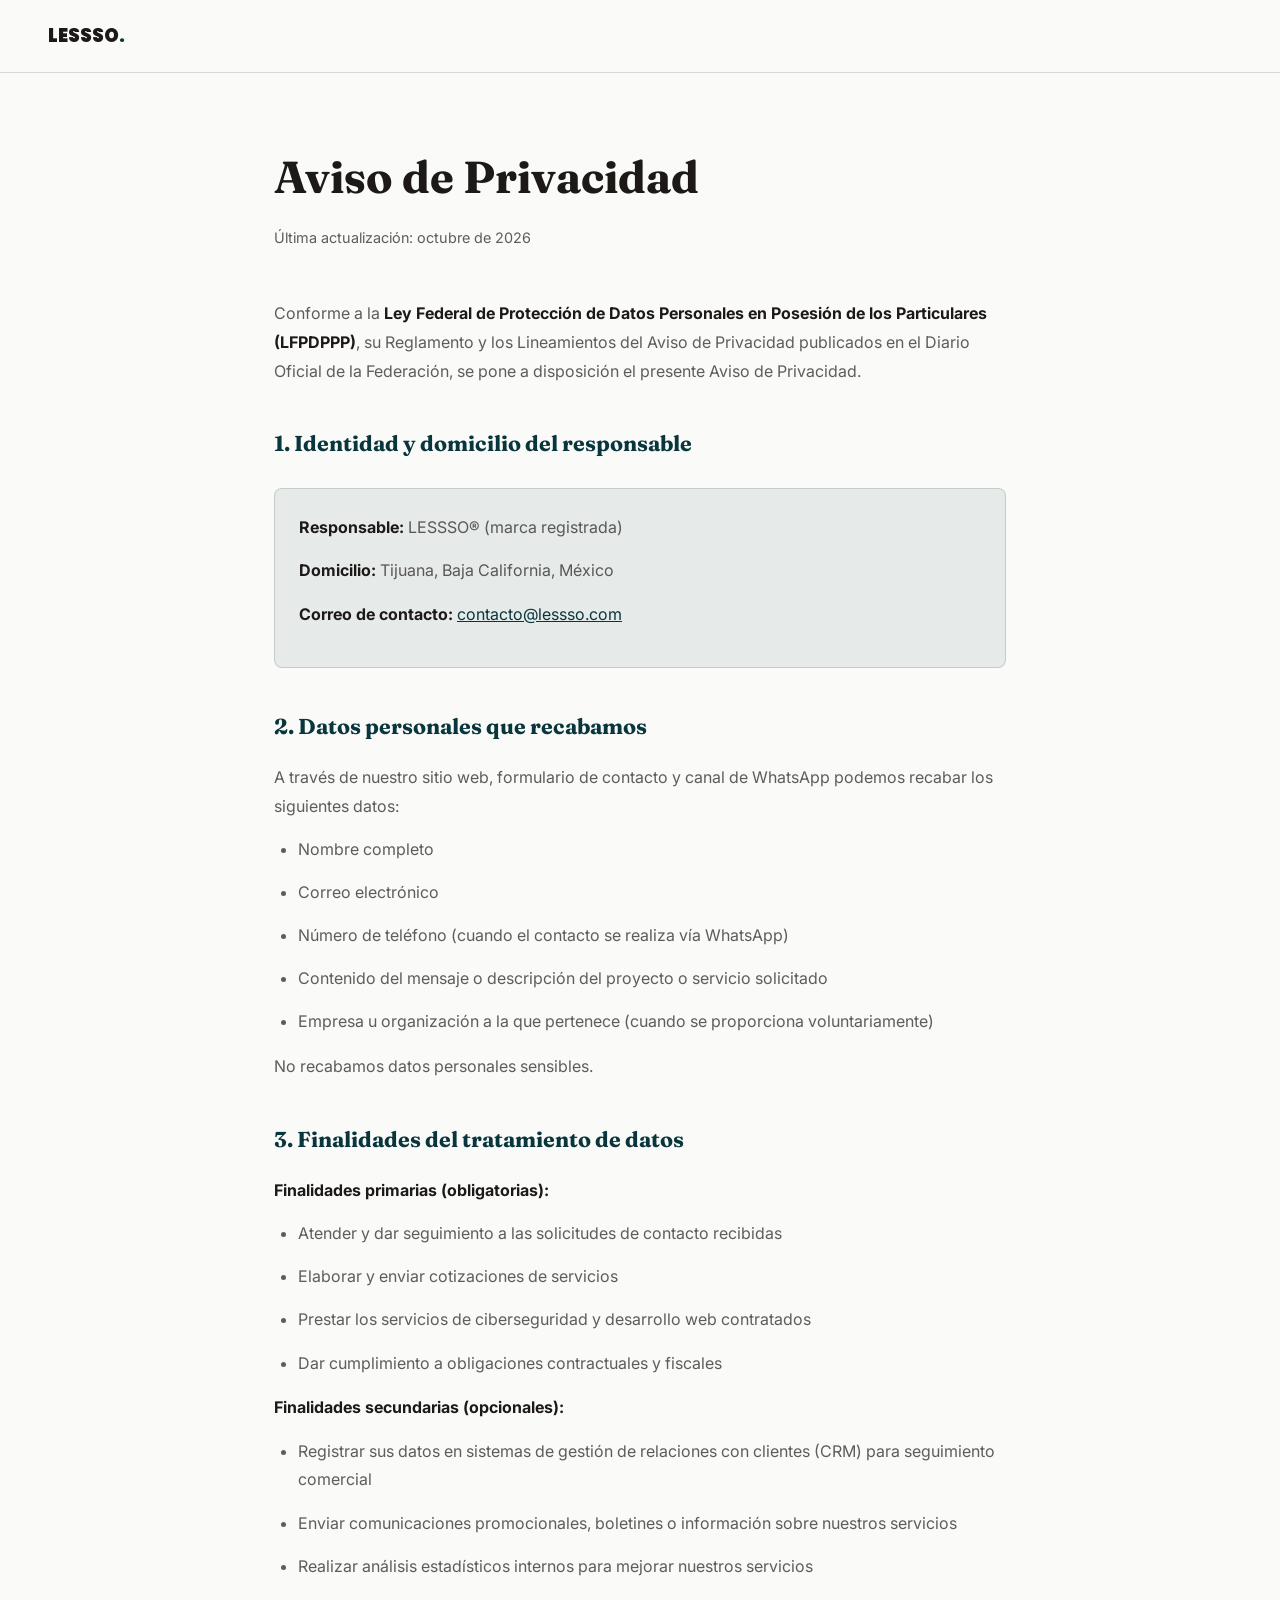
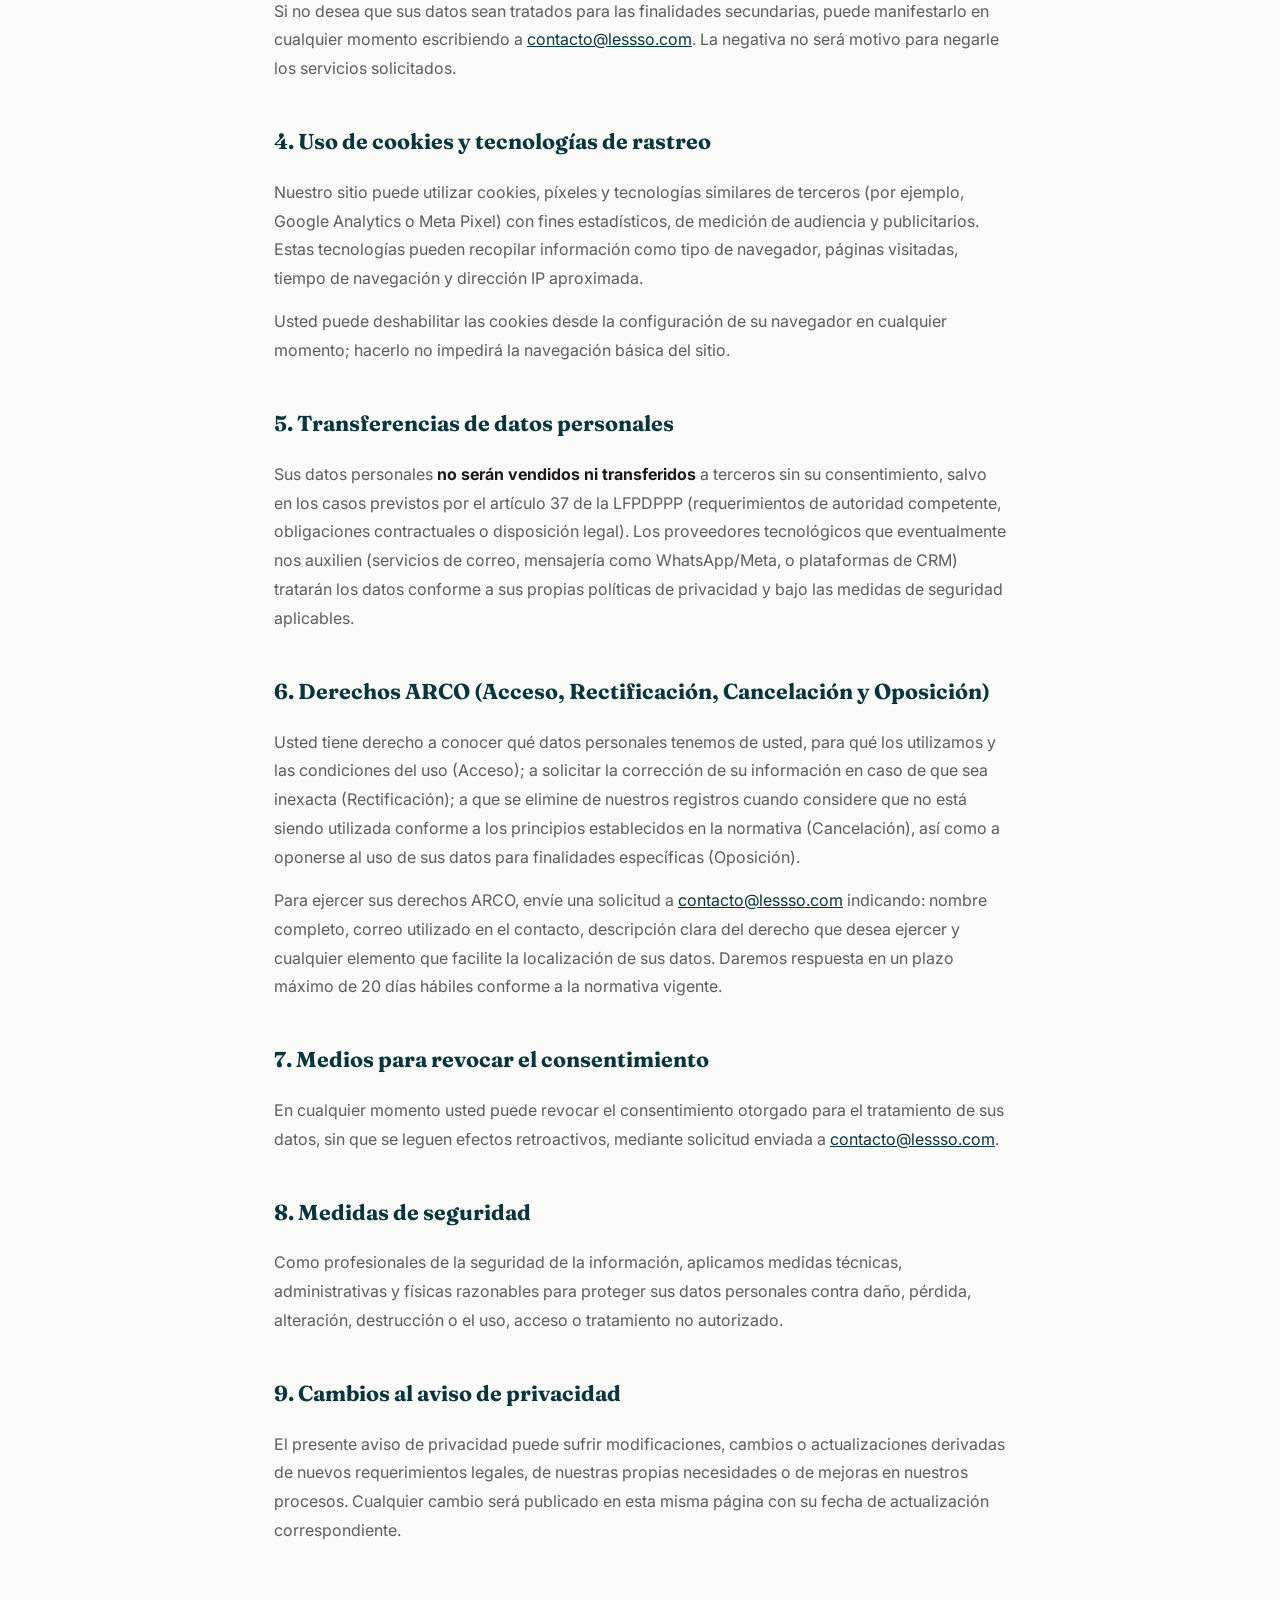
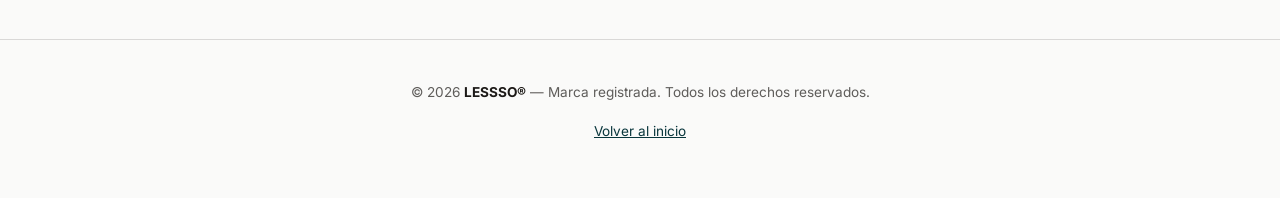
==== aviso-de-privacidad.html @ 269e789d "Add privacy notice for LESSSO This file contains the privacy notice for LESSSO, detailing data colle" ====
<!DOCTYPE html>
<html lang="es">
<head>
  <meta charset="UTF-8">
  <meta name="viewport" content="width=device-width, initial-scale=1.0">
  <title>Aviso de Privacidad — LESSSO</title>
  <meta name="description" content="Aviso de privacidad de LESSSO conforme a la Ley Federal de Protección de Datos Personales en Posesión de los Particulares.">
  <meta name="robots" content="index, follow">
  <link rel="canonical" href="https://lessso.com/aviso-de-privacidad.html">
  <link rel="preconnect" href="https://fonts.googleapis.com">
  <link rel="preconnect" href="https://fonts.gstatic.com" crossorigin>
  <link href="https://fonts.googleapis.com/css2?family=Poppins:wght@700;900&family=Fraunces:wght@400;600;700&family=Inter:wght@400;500;600&display=swap" rel="stylesheet">
  <style>
    :root {
      --paper: #fafaf9;
      --ink: #1c1917;
      --ink-soft: rgba(28, 25, 23, 0.7);
      --accent: #09363c;
      --accent-soft: rgba(9, 54, 60, 0.08);
      --line: rgba(28, 25, 23, 0.15);
      --font-display: 'Poppins', sans-serif;
      --font-serif: 'Fraunces', serif;
      --font-body: 'Inter', system-ui, sans-serif;
    }
    * { margin: 0; padding: 0; box-sizing: border-box; }
    body { background: var(--paper); color: var(--ink); font-family: var(--font-body); line-height: 1.8; }
    header {
      padding: 1.2rem clamp(1.25rem, 4vw, 3rem);
      border-bottom: 1px solid var(--line);
    }
    .brand {
      font-family: var(--font-display);
      font-size: 1.15rem;
      font-weight: 900;
      text-decoration: none;
      color: var(--ink);
    }
    .brand em { color: var(--accent); font-style: normal; }
    main {
      max-width: 780px;
      margin: 0 auto;
      padding: 4rem 1.5rem 5rem;
    }
    h1 {
      font-family: var(--font-serif);
      font-size: clamp(2rem, 6vw, 2.8rem);
      margin-bottom: 0.5rem;
    }
    .updated { color: var(--ink-soft); font-size: 0.9rem; margin-bottom: 3rem; }
    h2 {
      font-family: var(--font-serif);
      font-size: 1.35rem;
      margin: 2.5rem 0 1rem;
      color: var(--accent);
    }
    p, li { color: var(--ink-soft); margin-bottom: 0.9rem; }
    ul { padding-left: 1.5rem; margin-bottom: 1rem; }
    strong { color: var(--ink); }
    a { color: var(--accent); }
    .box {
      background: var(--accent-soft);
      border: 1px solid var(--line);
      border-radius: 8px;
      padding: 1.5rem;
      margin: 1.5rem 0;
    }
    footer {
      padding: 2.5rem 1.5rem;
      text-align: center;
      font-size: 0.85rem;
      color: var(--ink-soft);
      border-top: 1px solid var(--line);
    }
  </style>
</head>
<body>

<header><a href="index.html" class="brand">LESSSO<em>.</em></a></header>

<main>
  <h1>Aviso de Privacidad</h1>
  <p class="updated">Última actualización: octubre de 2026</p>

  <p>Conforme a la <strong>Ley Federal de Protección de Datos Personales en Posesión de los Particulares (LFPDPPP)</strong>, su Reglamento y los Lineamientos del Aviso de Privacidad publicados en el Diario Oficial de la Federación, se pone a disposición el presente Aviso de Privacidad.</p>

  <h2>1. Identidad y domicilio del responsable</h2>
  <div class="box">
    <p><strong>Responsable:</strong> LESSSO® (marca registrada)</p>
    <p><strong>Domicilio:</strong> Tijuana, Baja California, México</p>
    <p><strong>Correo de contacto:</strong> <a href="mailto:contacto@lessso.com">contacto@lessso.com</a></p>
  </div>

  <h2>2. Datos personales que recabamos</h2>
  <p>A través de nuestro sitio web, formulario de contacto y canal de WhatsApp podemos recabar los siguientes datos:</p>
  <ul>
    <li>Nombre completo</li>
    <li>Correo electrónico</li>
    <li>Número de teléfono (cuando el contacto se realiza vía WhatsApp)</li>
    <li>Contenido del mensaje o descripción del proyecto o servicio solicitado</li>
    <li>Empresa u organización a la que pertenece (cuando se proporciona voluntariamente)</li>
  </ul>
  <p>No recabamos datos personales sensibles.</p>

  <h2>3. Finalidades del tratamiento de datos</h2>
  <p><strong>Finalidades primarias (obligatorias):</strong></p>
  <ul>
    <li>Atender y dar seguimiento a las solicitudes de contacto recibidas</li>
    <li>Elaborar y enviar cotizaciones de servicios</li>
    <li>Prestar los servicios de ciberseguridad y desarrollo web contratados</li>
    <li>Dar cumplimiento a obligaciones contractuales y fiscales</li>
  </ul>
  <p><strong>Finalidades secundarias (opcionales):</strong></p>
  <ul>
    <li>Registrar sus datos en sistemas de gestión de relaciones con clientes (CRM) para seguimiento comercial</li>
    <li>Enviar comunicaciones promocionales, boletines o información sobre nuestros servicios</li>
    <li>Realizar análisis estadísticos internos para mejorar nuestros servicios</li>
  </ul>
  <p>Si no desea que sus datos sean tratados para las finalidades secundarias, puede manifestarlo en cualquier momento escribiendo a <a href="mailto:contacto@lessso.com">contacto@lessso.com</a>. La negativa no será motivo para negarle los servicios solicitados.</p>

  <h2>4. Uso de cookies y tecnologías de rastreo</h2>
  <p>Nuestro sitio puede utilizar cookies, píxeles y tecnologías similares de terceros (por ejemplo, Google Analytics o Meta Pixel) con fines estadísticos, de medición de audiencia y publicitarios. Estas tecnologías pueden recopilar información como tipo de navegador, páginas visitadas, tiempo de navegación y dirección IP aproximada.</p>
  <p>Usted puede deshabilitar las cookies desde la configuración de su navegador en cualquier momento; hacerlo no impedirá la navegación básica del sitio.</p>

  <h2>5. Transferencias de datos personales</h2>
  <p>Sus datos personales <strong>no serán vendidos ni transferidos</strong> a terceros sin su consentimiento, salvo en los casos previstos por el artículo 37 de la LFPDPPP (requerimientos de autoridad competente, obligaciones contractuales o disposición legal). Los proveedores tecnológicos que eventualmente nos auxilien (servicios de correo, mensajería como WhatsApp/Meta, o plataformas de CRM) tratarán los datos conforme a sus propias políticas de privacidad y bajo las medidas de seguridad aplicables.</p>

  <h2>6. Derechos ARCO (Acceso, Rectificación, Cancelación y Oposición)</h2>
  <p>Usted tiene derecho a conocer qué datos personales tenemos de usted, para qué los utilizamos y las condiciones del uso (Acceso); a solicitar la corrección de su información en caso de que sea inexacta (Rectificación); a que se elimine de nuestros registros cuando considere que no está siendo utilizada conforme a los principios establecidos en la normativa (Cancelación), así como a oponerse al uso de sus datos para finalidades específicas (Oposición).</p>
  <p>Para ejercer sus derechos ARCO, envíe una solicitud a <a href="mailto:contacto@lessso.com">contacto@lessso.com</a> indicando: nombre completo, correo utilizado en el contacto, descripción clara del derecho que desea ejercer y cualquier elemento que facilite la localización de sus datos. Daremos respuesta en un plazo máximo de 20 días hábiles conforme a la normativa vigente.</p>

  <h2>7. Medios para revocar el consentimiento</h2>
  <p>En cualquier momento usted puede revocar el consentimiento otorgado para el tratamiento de sus datos, sin que se leguen efectos retroactivos, mediante solicitud enviada a <a href="mailto:contacto@lessso.com">contacto@lessso.com</a>.</p>

  <h2>8. Medidas de seguridad</h2>
  <p>Como profesionales de la seguridad de la información, aplicamos medidas técnicas, administrativas y físicas razonables para proteger sus datos personales contra daño, pérdida, alteración, destrucción o el uso, acceso o tratamiento no autorizado.</p>

  <h2>9. Cambios al aviso de privacidad</h2>
  <p>El presente aviso de privacidad puede sufrir modificaciones, cambios o actualizaciones derivadas de nuevos requerimientos legales, de nuestras propias necesidades o de mejoras en nuestros procesos. Cualquier cambio será publicado en esta misma página con su fecha de actualización correspondiente.</p>
</main>

<footer>
  <p>&copy; 2026 <strong>LESSSO®</strong> — Marca registrada. Todos los derechos reservados.</p>
  <p><a href="index.html">Volver al inicio</a></p>
</footer>

</body>
</html>
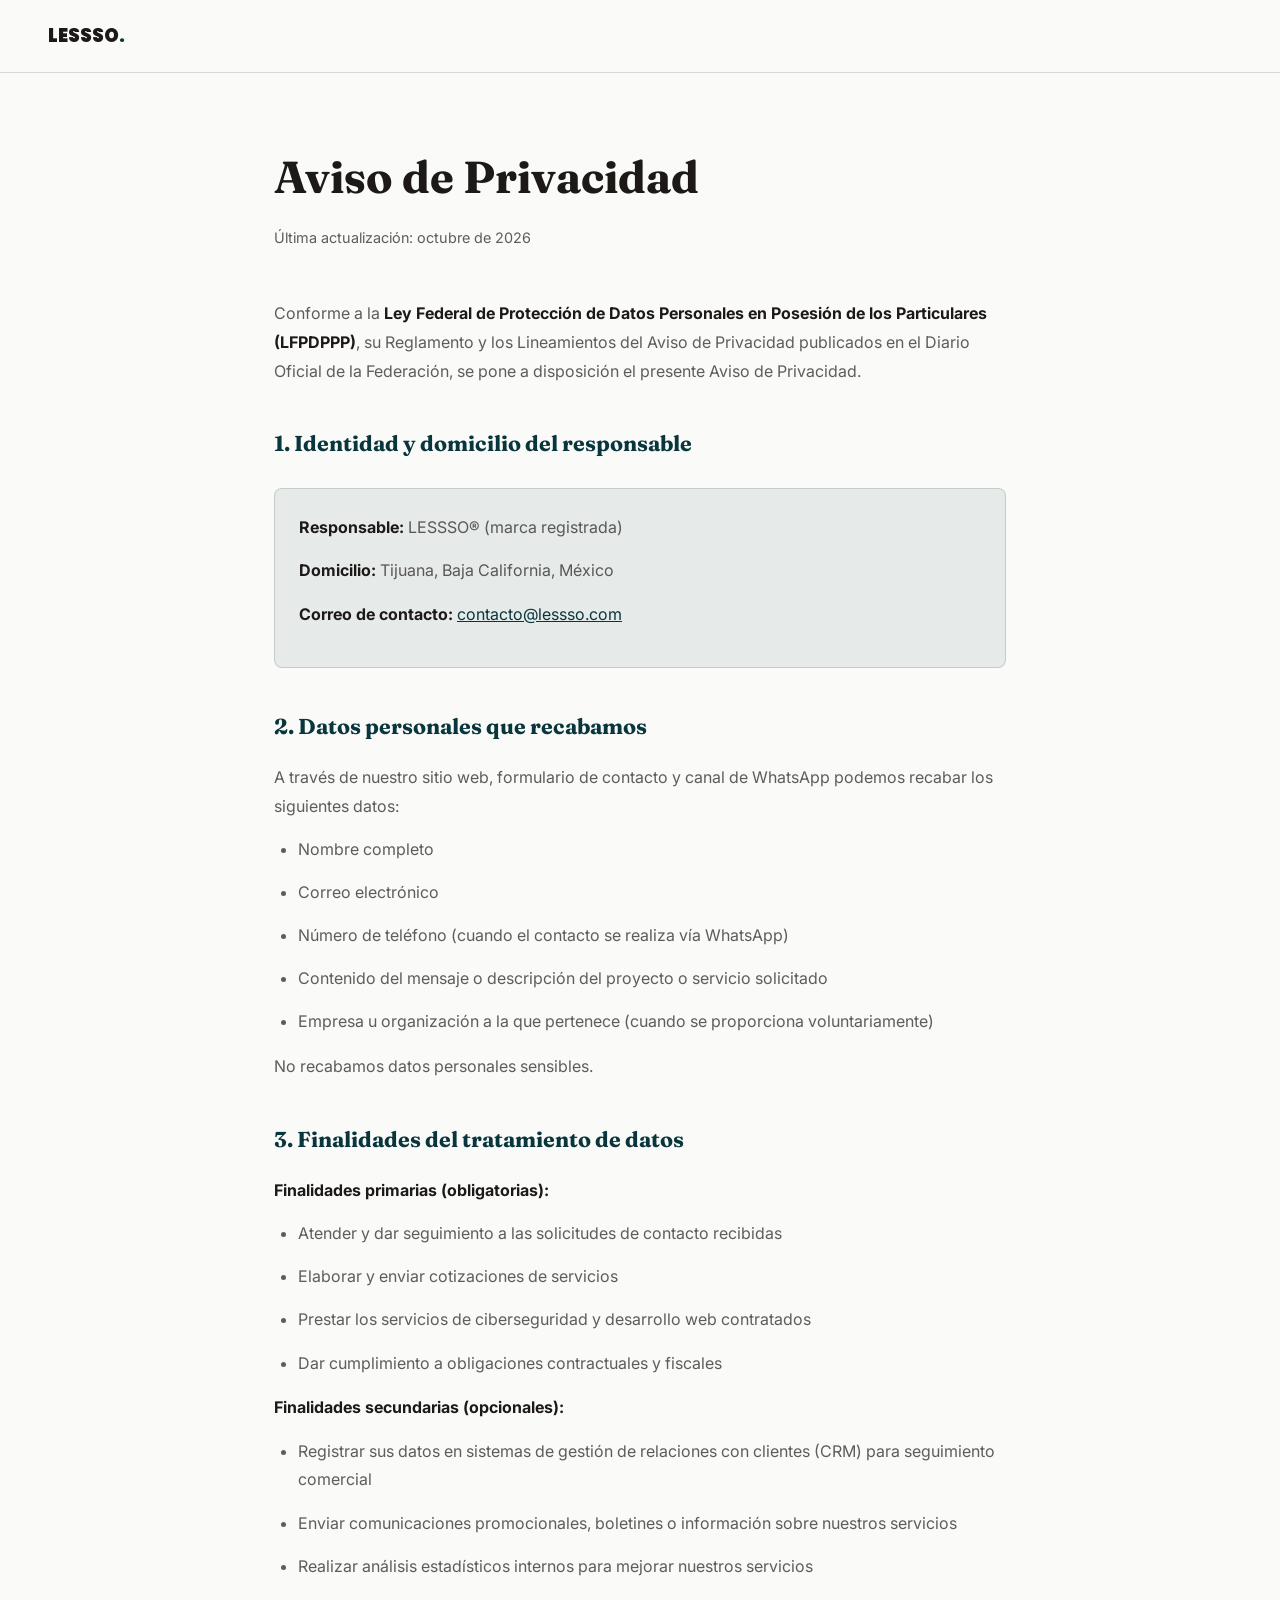
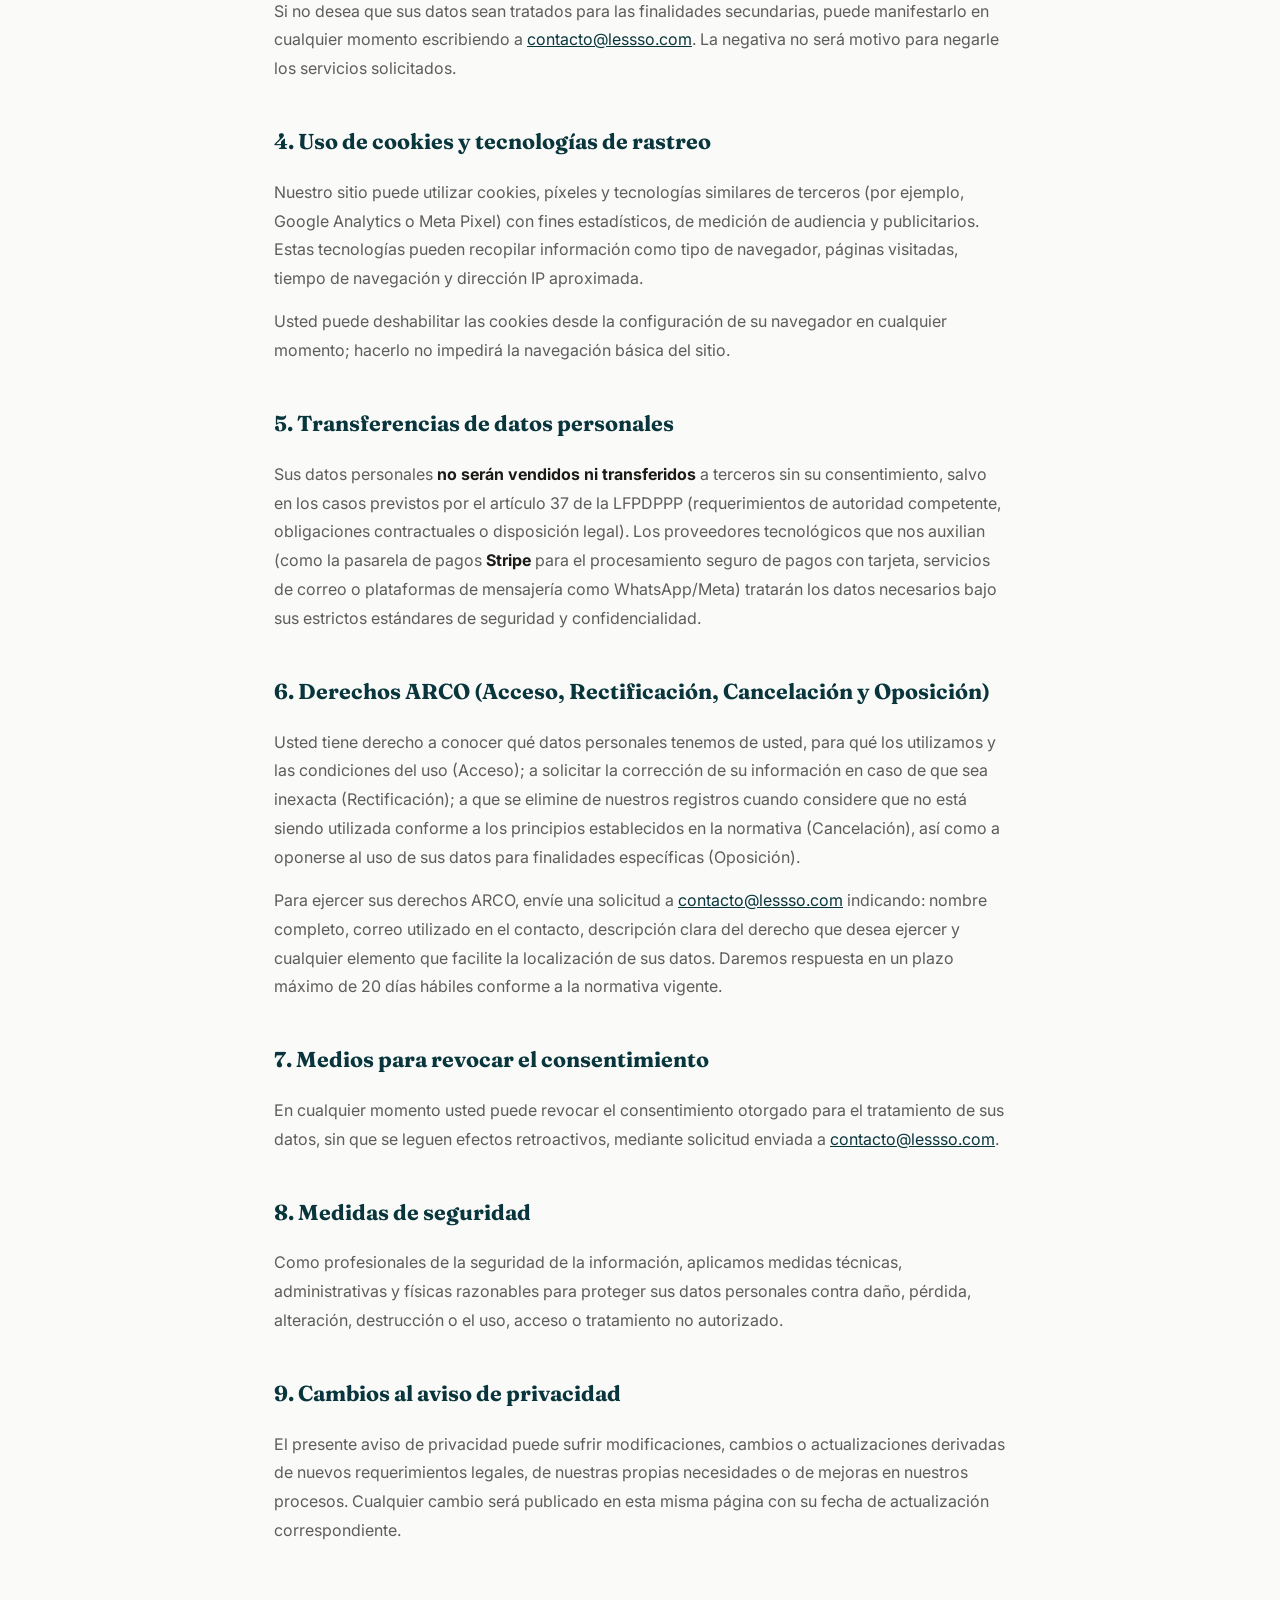
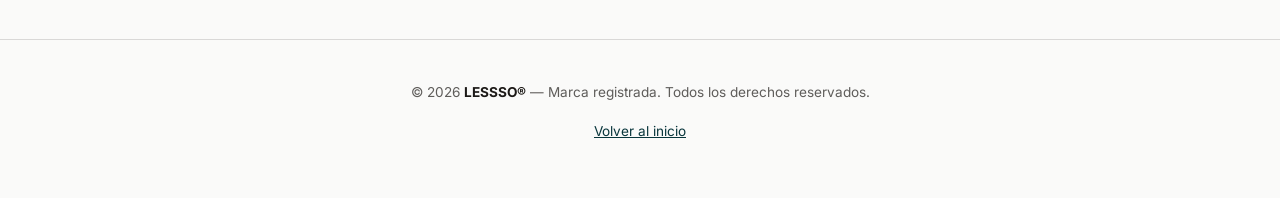
==== commit 1f6c73ba: "Payment" ====
--- a/aviso-de-privacidad.html
+++ b/aviso-de-privacidad.html
@@ -7,71 +7,11 @@
   <meta name="description" content="Aviso de privacidad de LESSSO conforme a la Ley Federal de Protección de Datos Personales en Posesión de los Particulares.">
   <meta name="robots" content="index, follow">
   <link rel="canonical" href="https://lessso.com/aviso-de-privacidad.html">
+  <link rel="icon" type="image/svg+xml" href="assets/img/favicon.svg">
   <link rel="preconnect" href="https://fonts.googleapis.com">
   <link rel="preconnect" href="https://fonts.gstatic.com" crossorigin>
   <link href="https://fonts.googleapis.com/css2?family=Poppins:wght@700;900&family=Fraunces:wght@400;600;700&family=Inter:wght@400;500;600&display=swap" rel="stylesheet">
-  <style>
-    :root {
-      --paper: #fafaf9;
-      --ink: #1c1917;
-      --ink-soft: rgba(28, 25, 23, 0.7);
-      --accent: #09363c;
-      --accent-soft: rgba(9, 54, 60, 0.08);
-      --line: rgba(28, 25, 23, 0.15);
-      --font-display: 'Poppins', sans-serif;
-      --font-serif: 'Fraunces', serif;
-      --font-body: 'Inter', system-ui, sans-serif;
-    }
-    * { margin: 0; padding: 0; box-sizing: border-box; }
-    body { background: var(--paper); color: var(--ink); font-family: var(--font-body); line-height: 1.8; }
-    header {
-      padding: 1.2rem clamp(1.25rem, 4vw, 3rem);
-      border-bottom: 1px solid var(--line);
-    }
-    .brand {
-      font-family: var(--font-display);
-      font-size: 1.15rem;
-      font-weight: 900;
-      text-decoration: none;
-      color: var(--ink);
-    }
-    .brand em { color: var(--accent); font-style: normal; }
-    main {
-      max-width: 780px;
-      margin: 0 auto;
-      padding: 4rem 1.5rem 5rem;
-    }
-    h1 {
-      font-family: var(--font-serif);
-      font-size: clamp(2rem, 6vw, 2.8rem);
-      margin-bottom: 0.5rem;
-    }
-    .updated { color: var(--ink-soft); font-size: 0.9rem; margin-bottom: 3rem; }
-    h2 {
-      font-family: var(--font-serif);
-      font-size: 1.35rem;
-      margin: 2.5rem 0 1rem;
-      color: var(--accent);
-    }
-    p, li { color: var(--ink-soft); margin-bottom: 0.9rem; }
-    ul { padding-left: 1.5rem; margin-bottom: 1rem; }
-    strong { color: var(--ink); }
-    a { color: var(--accent); }
-    .box {
-      background: var(--accent-soft);
-      border: 1px solid var(--line);
-      border-radius: 8px;
-      padding: 1.5rem;
-      margin: 1.5rem 0;
-    }
-    footer {
-      padding: 2.5rem 1.5rem;
-      text-align: center;
-      font-size: 0.85rem;
-      color: var(--ink-soft);
-      border-top: 1px solid var(--line);
-    }
-  </style>
+  <link rel="stylesheet" href="assets/css/legal.css">
 </head>
 <body>
 
@@ -122,7 +62,7 @@
   <p>Usted puede deshabilitar las cookies desde la configuración de su navegador en cualquier momento; hacerlo no impedirá la navegación básica del sitio.</p>
 
   <h2>5. Transferencias de datos personales</h2>
-  <p>Sus datos personales <strong>no serán vendidos ni transferidos</strong> a terceros sin su consentimiento, salvo en los casos previstos por el artículo 37 de la LFPDPPP (requerimientos de autoridad competente, obligaciones contractuales o disposición legal). Los proveedores tecnológicos que eventualmente nos auxilien (servicios de correo, mensajería como WhatsApp/Meta, o plataformas de CRM) tratarán los datos conforme a sus propias políticas de privacidad y bajo las medidas de seguridad aplicables.</p>
+  <p>Sus datos personales <strong>no serán vendidos ni transferidos</strong> a terceros sin su consentimiento, salvo en los casos previstos por el artículo 37 de la LFPDPPP (requerimientos de autoridad competente, obligaciones contractuales o disposición legal). Los proveedores tecnológicos que nos auxilian (como la pasarela de pagos <strong>Stripe</strong> para el procesamiento seguro de pagos con tarjeta, servicios de correo o plataformas de mensajería como WhatsApp/Meta) tratarán los datos necesarios bajo sus estrictos estándares de seguridad y confidencialidad.</p>
 
   <h2>6. Derechos ARCO (Acceso, Rectificación, Cancelación y Oposición)</h2>
   <p>Usted tiene derecho a conocer qué datos personales tenemos de usted, para qué los utilizamos y las condiciones del uso (Acceso); a solicitar la corrección de su información en caso de que sea inexacta (Rectificación); a que se elimine de nuestros registros cuando considere que no está siendo utilizada conforme a los principios establecidos en la normativa (Cancelación), así como a oponerse al uso de sus datos para finalidades específicas (Oposición).</p>
--- a/assets/css/legal.css
+++ b/assets/css/legal.css
@@ -0,0 +1,64 @@
+/* ============================================================
+   ESTILOS LEGALES (Aviso de Privacidad y Términos)
+   LESSSO
+   ============================================================ */
+:root {
+  --paper: #fafaf9;
+  --ink: #1c1917;
+  --ink-soft: rgba(28, 25, 23, 0.7);
+  --accent: #09363c;
+  --accent-soft: rgba(9, 54, 60, 0.08);
+  --line: rgba(28, 25, 23, 0.15);
+  --font-display: "Poppins", sans-serif;
+  --font-serif: "Fraunces", serif;
+  --font-body: "Inter", system-ui, sans-serif;
+}
+* { margin: 0; padding: 0; box-sizing: border-box; }
+body { background: var(--paper); color: var(--ink); font-family: var(--font-body); line-height: 1.8; }
+header {
+  padding: 1.2rem clamp(1.25rem, 4vw, 3rem);
+  border-bottom: 1px solid var(--line);
+}
+.brand {
+  font-family: var(--font-display);
+  font-size: 1.15rem;
+  font-weight: 900;
+  text-decoration: none;
+  color: var(--ink);
+}
+.brand em { color: var(--accent); font-style: normal; }
+main {
+  max-width: 780px;
+  margin: 0 auto;
+  padding: 4rem 1.5rem 5rem;
+}
+h1 {
+  font-family: var(--font-serif);
+  font-size: clamp(2rem, 6vw, 2.8rem);
+  margin-bottom: 0.5rem;
+}
+.updated { color: var(--ink-soft); font-size: 0.9rem; margin-bottom: 3rem; }
+h2 {
+  font-family: var(--font-serif);
+  font-size: 1.35rem;
+  margin: 2.5rem 0 1rem;
+  color: var(--accent);
+}
+p, li { color: var(--ink-soft); margin-bottom: 0.9rem; }
+ul { padding-left: 1.5rem; margin-bottom: 1rem; }
+strong { color: var(--ink); }
+a { color: var(--accent); }
+.box {
+  background: var(--accent-soft);
+  border: 1px solid var(--line);
+  border-radius: 8px;
+  padding: 1.5rem;
+  margin: 1.5rem 0;
+}
+footer {
+  padding: 2.5rem 1.5rem;
+  text-align: center;
+  font-size: 0.85rem;
+  color: var(--ink-soft);
+  border-top: 1px solid var(--line);
+}
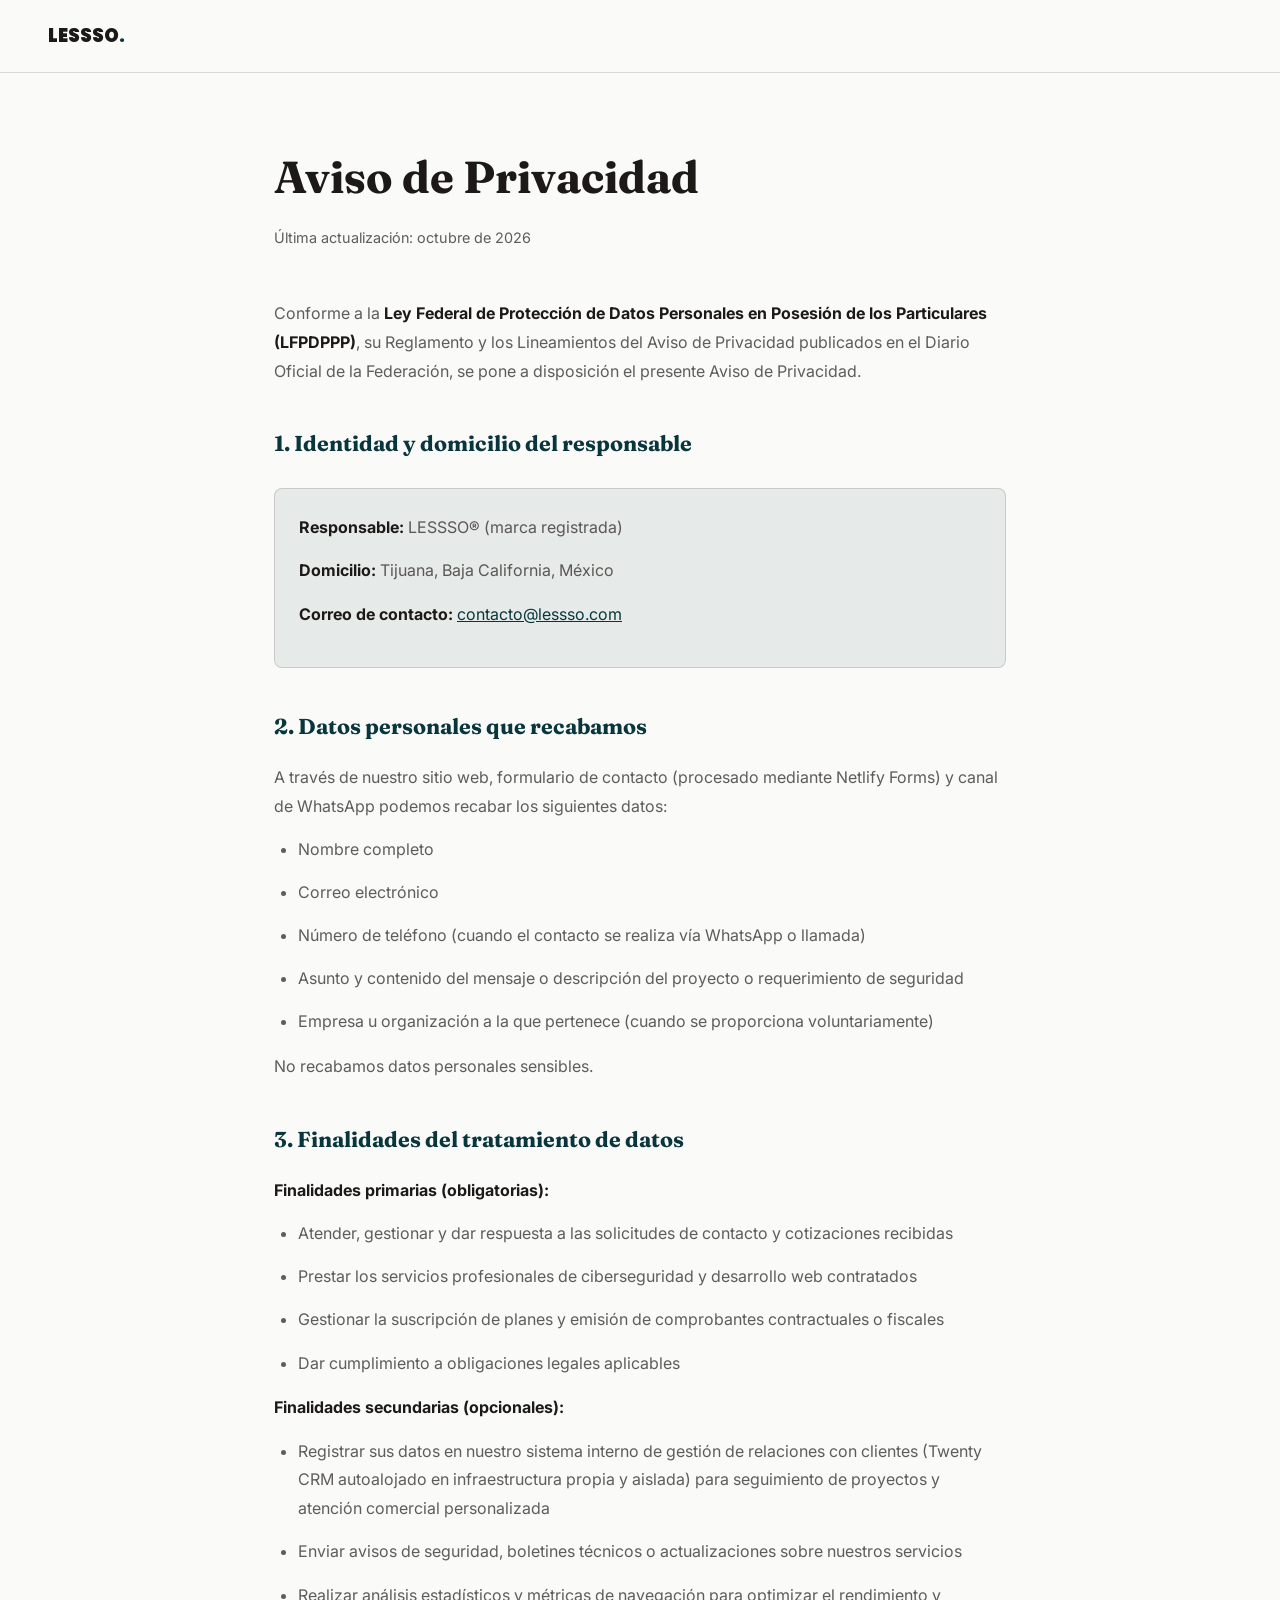
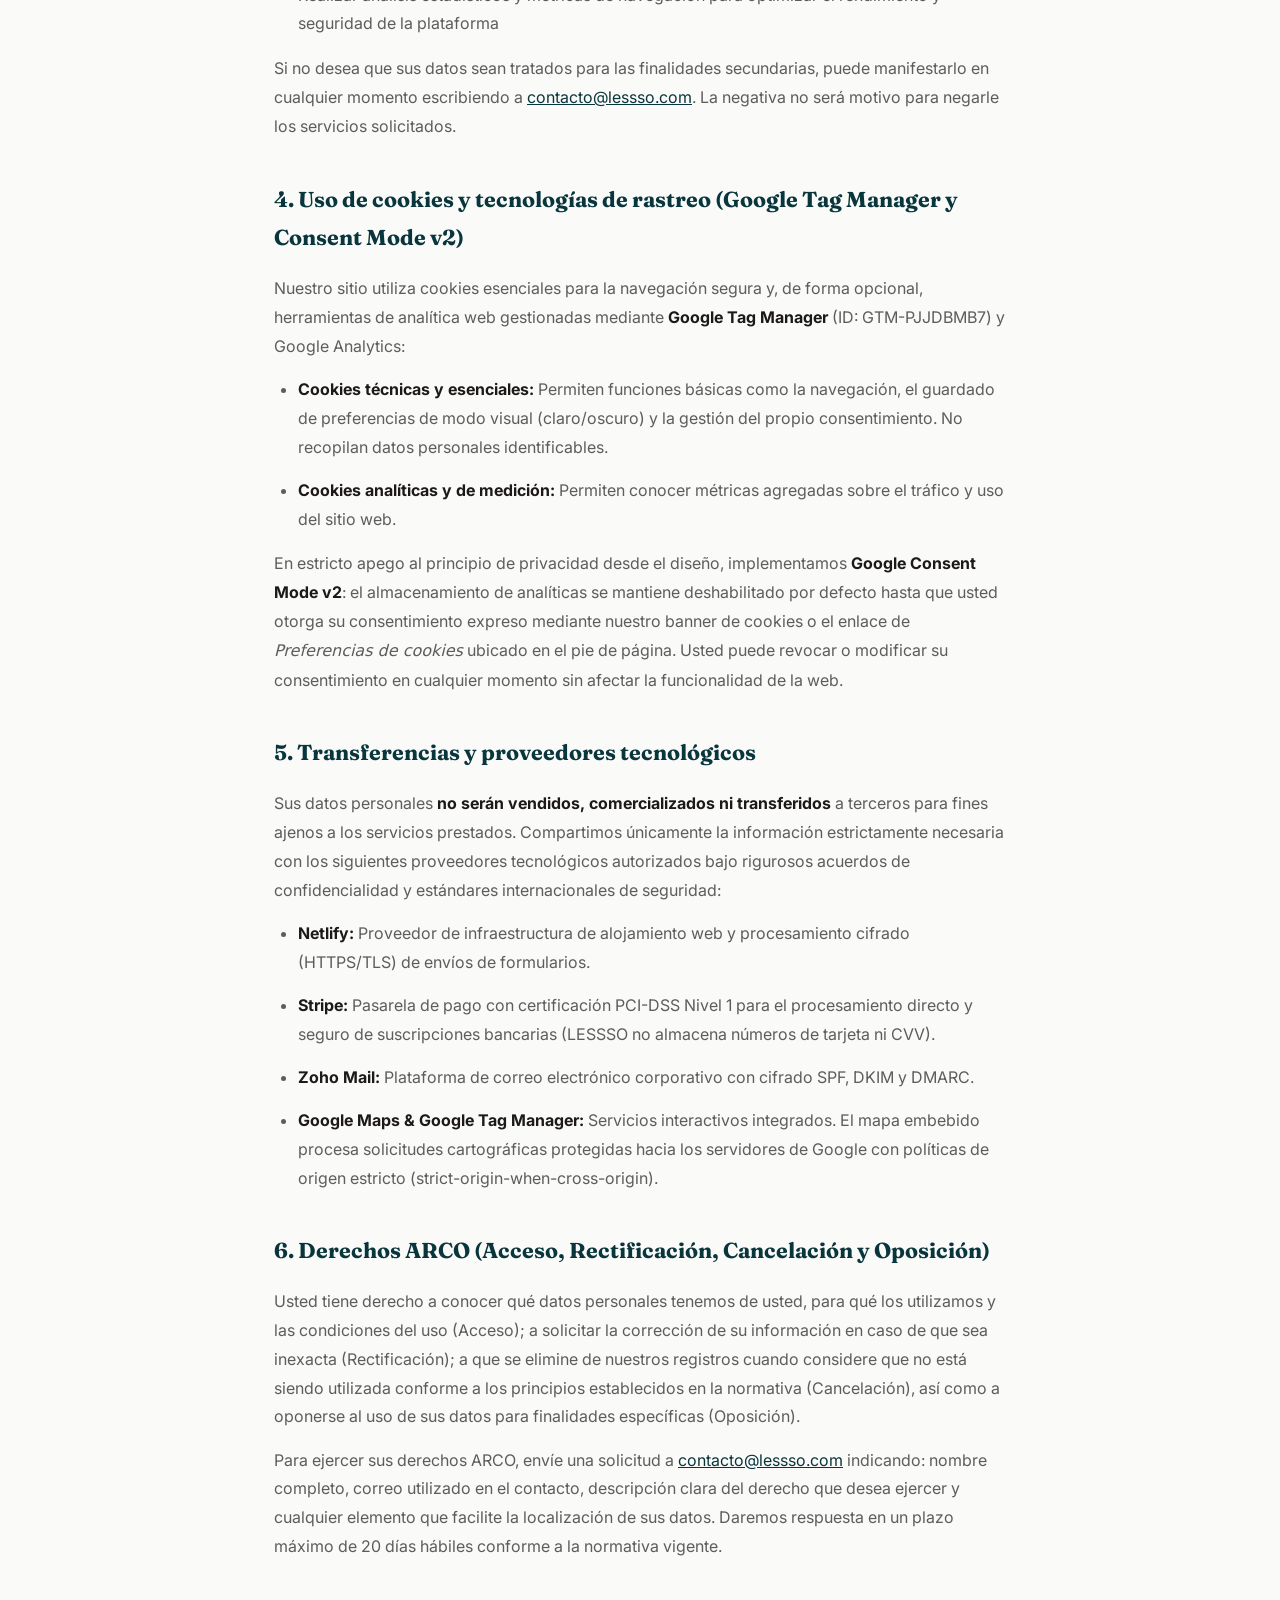
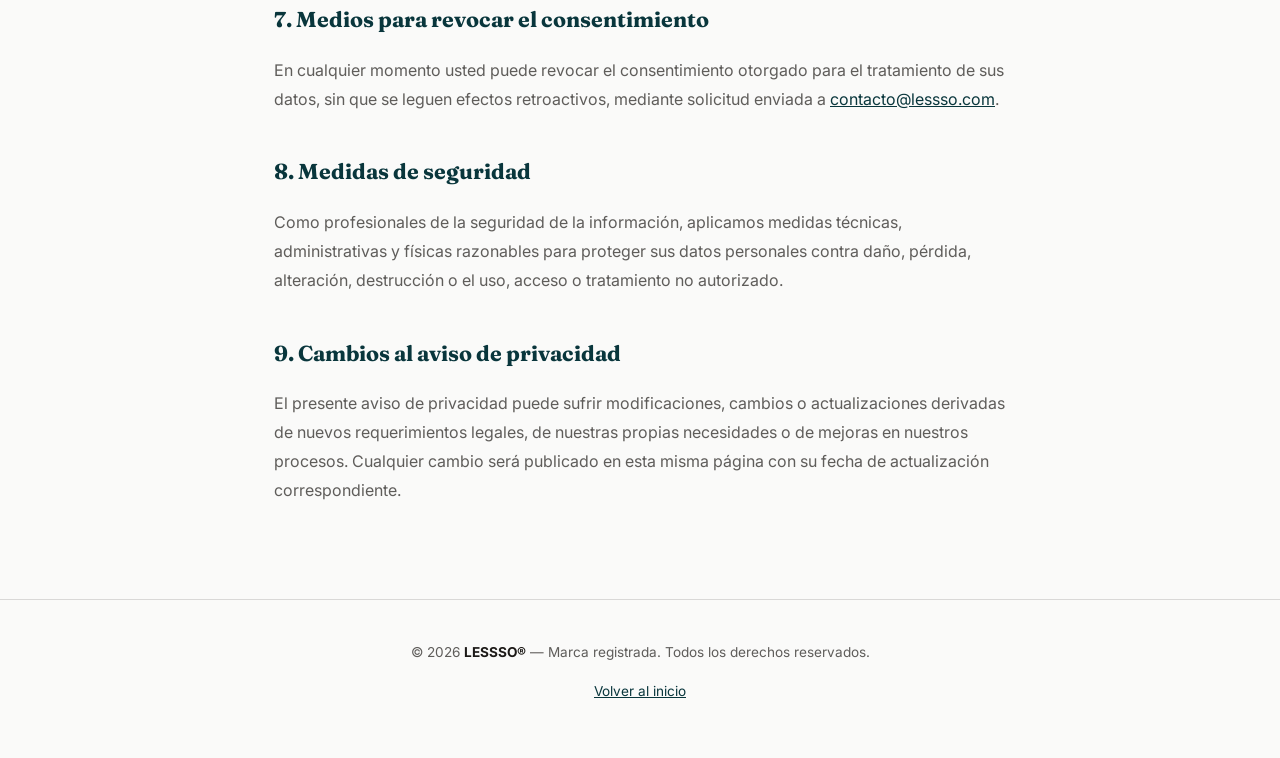
==== commit 9bf900f1: "Analytics" ====
--- a/aviso-de-privacidad.html
+++ b/aviso-de-privacidad.html
@@ -31,12 +31,12 @@
   </div>
 
   <h2>2. Datos personales que recabamos</h2>
-  <p>A través de nuestro sitio web, formulario de contacto y canal de WhatsApp podemos recabar los siguientes datos:</p>
+  <p>A través de nuestro sitio web, formulario de contacto (procesado mediante Netlify Forms) y canal de WhatsApp podemos recabar los siguientes datos:</p>
   <ul>
     <li>Nombre completo</li>
     <li>Correo electrónico</li>
-    <li>Número de teléfono (cuando el contacto se realiza vía WhatsApp)</li>
-    <li>Contenido del mensaje o descripción del proyecto o servicio solicitado</li>
+    <li>Número de teléfono (cuando el contacto se realiza vía WhatsApp o llamada)</li>
+    <li>Asunto y contenido del mensaje o descripción del proyecto o requerimiento de seguridad</li>
     <li>Empresa u organización a la que pertenece (cuando se proporciona voluntariamente)</li>
   </ul>
   <p>No recabamos datos personales sensibles.</p>
@@ -44,25 +44,35 @@
   <h2>3. Finalidades del tratamiento de datos</h2>
   <p><strong>Finalidades primarias (obligatorias):</strong></p>
   <ul>
-    <li>Atender y dar seguimiento a las solicitudes de contacto recibidas</li>
-    <li>Elaborar y enviar cotizaciones de servicios</li>
-    <li>Prestar los servicios de ciberseguridad y desarrollo web contratados</li>
-    <li>Dar cumplimiento a obligaciones contractuales y fiscales</li>
+    <li>Atender, gestionar y dar respuesta a las solicitudes de contacto y cotizaciones recibidas</li>
+    <li>Prestar los servicios profesionales de ciberseguridad y desarrollo web contratados</li>
+    <li>Gestionar la suscripción de planes y emisión de comprobantes contractuales o fiscales</li>
+    <li>Dar cumplimiento a obligaciones legales aplicables</li>
   </ul>
   <p><strong>Finalidades secundarias (opcionales):</strong></p>
   <ul>
-    <li>Registrar sus datos en sistemas de gestión de relaciones con clientes (CRM) para seguimiento comercial</li>
-    <li>Enviar comunicaciones promocionales, boletines o información sobre nuestros servicios</li>
-    <li>Realizar análisis estadísticos internos para mejorar nuestros servicios</li>
+    <li>Registrar sus datos en nuestro sistema interno de gestión de relaciones con clientes (Twenty CRM autoalojado en infraestructura propia y aislada) para seguimiento de proyectos y atención comercial personalizada</li>
+    <li>Enviar avisos de seguridad, boletines técnicos o actualizaciones sobre nuestros servicios</li>
+    <li>Realizar análisis estadísticos y métricas de navegación para optimizar el rendimiento y seguridad de la plataforma</li>
   </ul>
   <p>Si no desea que sus datos sean tratados para las finalidades secundarias, puede manifestarlo en cualquier momento escribiendo a <a href="mailto:contacto@lessso.com">contacto@lessso.com</a>. La negativa no será motivo para negarle los servicios solicitados.</p>
 
-  <h2>4. Uso de cookies y tecnologías de rastreo</h2>
-  <p>Nuestro sitio puede utilizar cookies, píxeles y tecnologías similares de terceros (por ejemplo, Google Analytics o Meta Pixel) con fines estadísticos, de medición de audiencia y publicitarios. Estas tecnologías pueden recopilar información como tipo de navegador, páginas visitadas, tiempo de navegación y dirección IP aproximada.</p>
-  <p>Usted puede deshabilitar las cookies desde la configuración de su navegador en cualquier momento; hacerlo no impedirá la navegación básica del sitio.</p>
+  <h2>4. Uso de cookies y tecnologías de rastreo (Google Tag Manager y Consent Mode v2)</h2>
+  <p>Nuestro sitio utiliza cookies esenciales para la navegación segura y, de forma opcional, herramientas de analítica web gestionadas mediante <strong>Google Tag Manager</strong> (ID: GTM-PJJDBMB7) y Google Analytics:</p>
+  <ul>
+    <li><strong>Cookies técnicas y esenciales:</strong> Permiten funciones básicas como la navegación, el guardado de preferencias de modo visual (claro/oscuro) y la gestión del propio consentimiento. No recopilan datos personales identificables.</li>
+    <li><strong>Cookies analíticas y de medición:</strong> Permiten conocer métricas agregadas sobre el tráfico y uso del sitio web.</li>
+  </ul>
+  <p>En estricto apego al principio de privacidad desde el diseño, implementamos <strong>Google Consent Mode v2</strong>: el almacenamiento de analíticas se mantiene deshabilitado por defecto hasta que usted otorga su consentimiento expreso mediante nuestro banner de cookies o el enlace de <em>Preferencias de cookies</em> ubicado en el pie de página. Usted puede revocar o modificar su consentimiento en cualquier momento sin afectar la funcionalidad de la web.</p>
 
-  <h2>5. Transferencias de datos personales</h2>
-  <p>Sus datos personales <strong>no serán vendidos ni transferidos</strong> a terceros sin su consentimiento, salvo en los casos previstos por el artículo 37 de la LFPDPPP (requerimientos de autoridad competente, obligaciones contractuales o disposición legal). Los proveedores tecnológicos que nos auxilian (como la pasarela de pagos <strong>Stripe</strong> para el procesamiento seguro de pagos con tarjeta, servicios de correo o plataformas de mensajería como WhatsApp/Meta) tratarán los datos necesarios bajo sus estrictos estándares de seguridad y confidencialidad.</p>
+  <h2>5. Transferencias y proveedores tecnológicos</h2>
+  <p>Sus datos personales <strong>no serán vendidos, comercializados ni transferidos</strong> a terceros para fines ajenos a los servicios prestados. Compartimos únicamente la información estrictamente necesaria con los siguientes proveedores tecnológicos autorizados bajo rigurosos acuerdos de confidencialidad y estándares internacionales de seguridad:</p>
+  <ul>
+    <li><strong>Netlify:</strong> Proveedor de infraestructura de alojamiento web y procesamiento cifrado (HTTPS/TLS) de envíos de formularios.</li>
+    <li><strong>Stripe:</strong> Pasarela de pago con certificación PCI-DSS Nivel 1 para el procesamiento directo y seguro de suscripciones bancarias (LESSSO no almacena números de tarjeta ni CVV).</li>
+    <li><strong>Zoho Mail:</strong> Plataforma de correo electrónico corporativo con cifrado SPF, DKIM y DMARC.</li>
+    <li><strong>Google Maps & Google Tag Manager:</strong> Servicios interactivos integrados. El mapa embebido procesa solicitudes cartográficas protegidas hacia los servidores de Google con políticas de origen estricto (strict-origin-when-cross-origin).</li>
+  </ul>
 
   <h2>6. Derechos ARCO (Acceso, Rectificación, Cancelación y Oposición)</h2>
   <p>Usted tiene derecho a conocer qué datos personales tenemos de usted, para qué los utilizamos y las condiciones del uso (Acceso); a solicitar la corrección de su información en caso de que sea inexacta (Rectificación); a que se elimine de nuestros registros cuando considere que no está siendo utilizada conforme a los principios establecidos en la normativa (Cancelación), así como a oponerse al uso de sus datos para finalidades específicas (Oposición).</p>
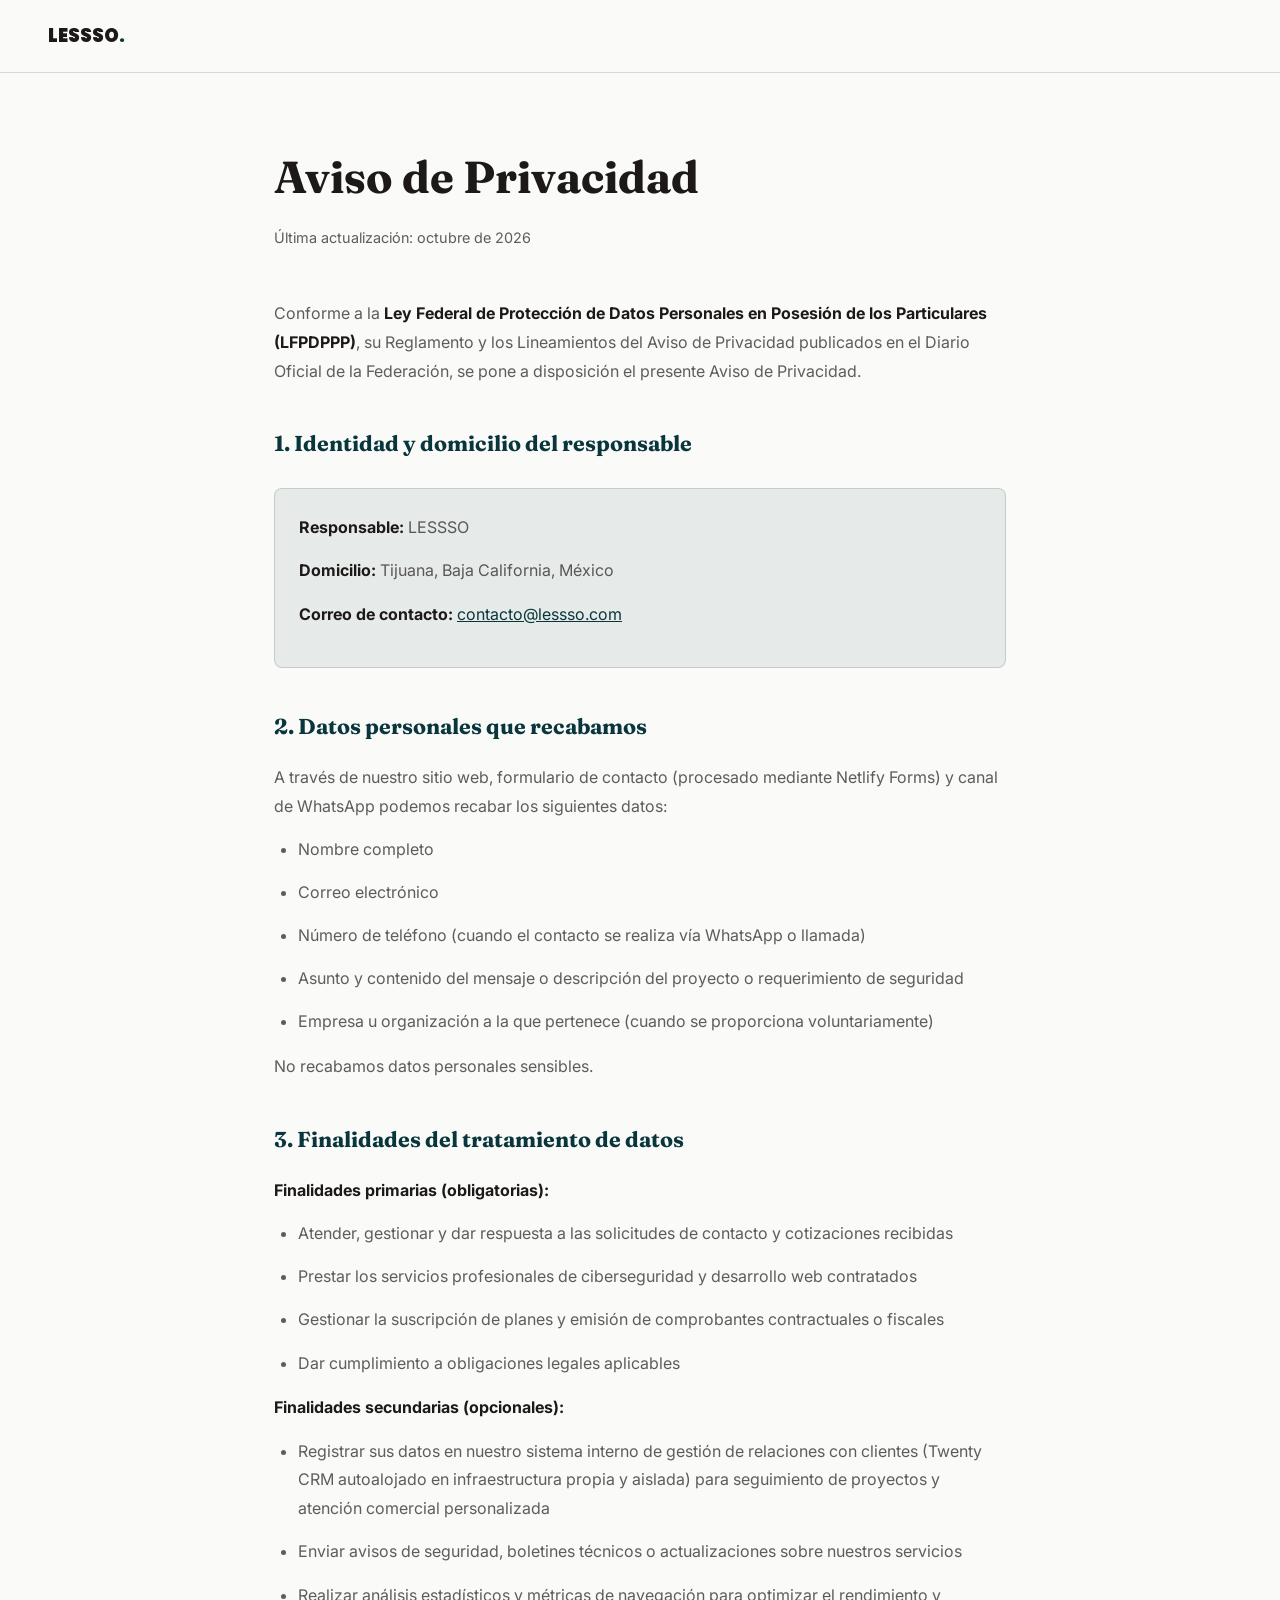
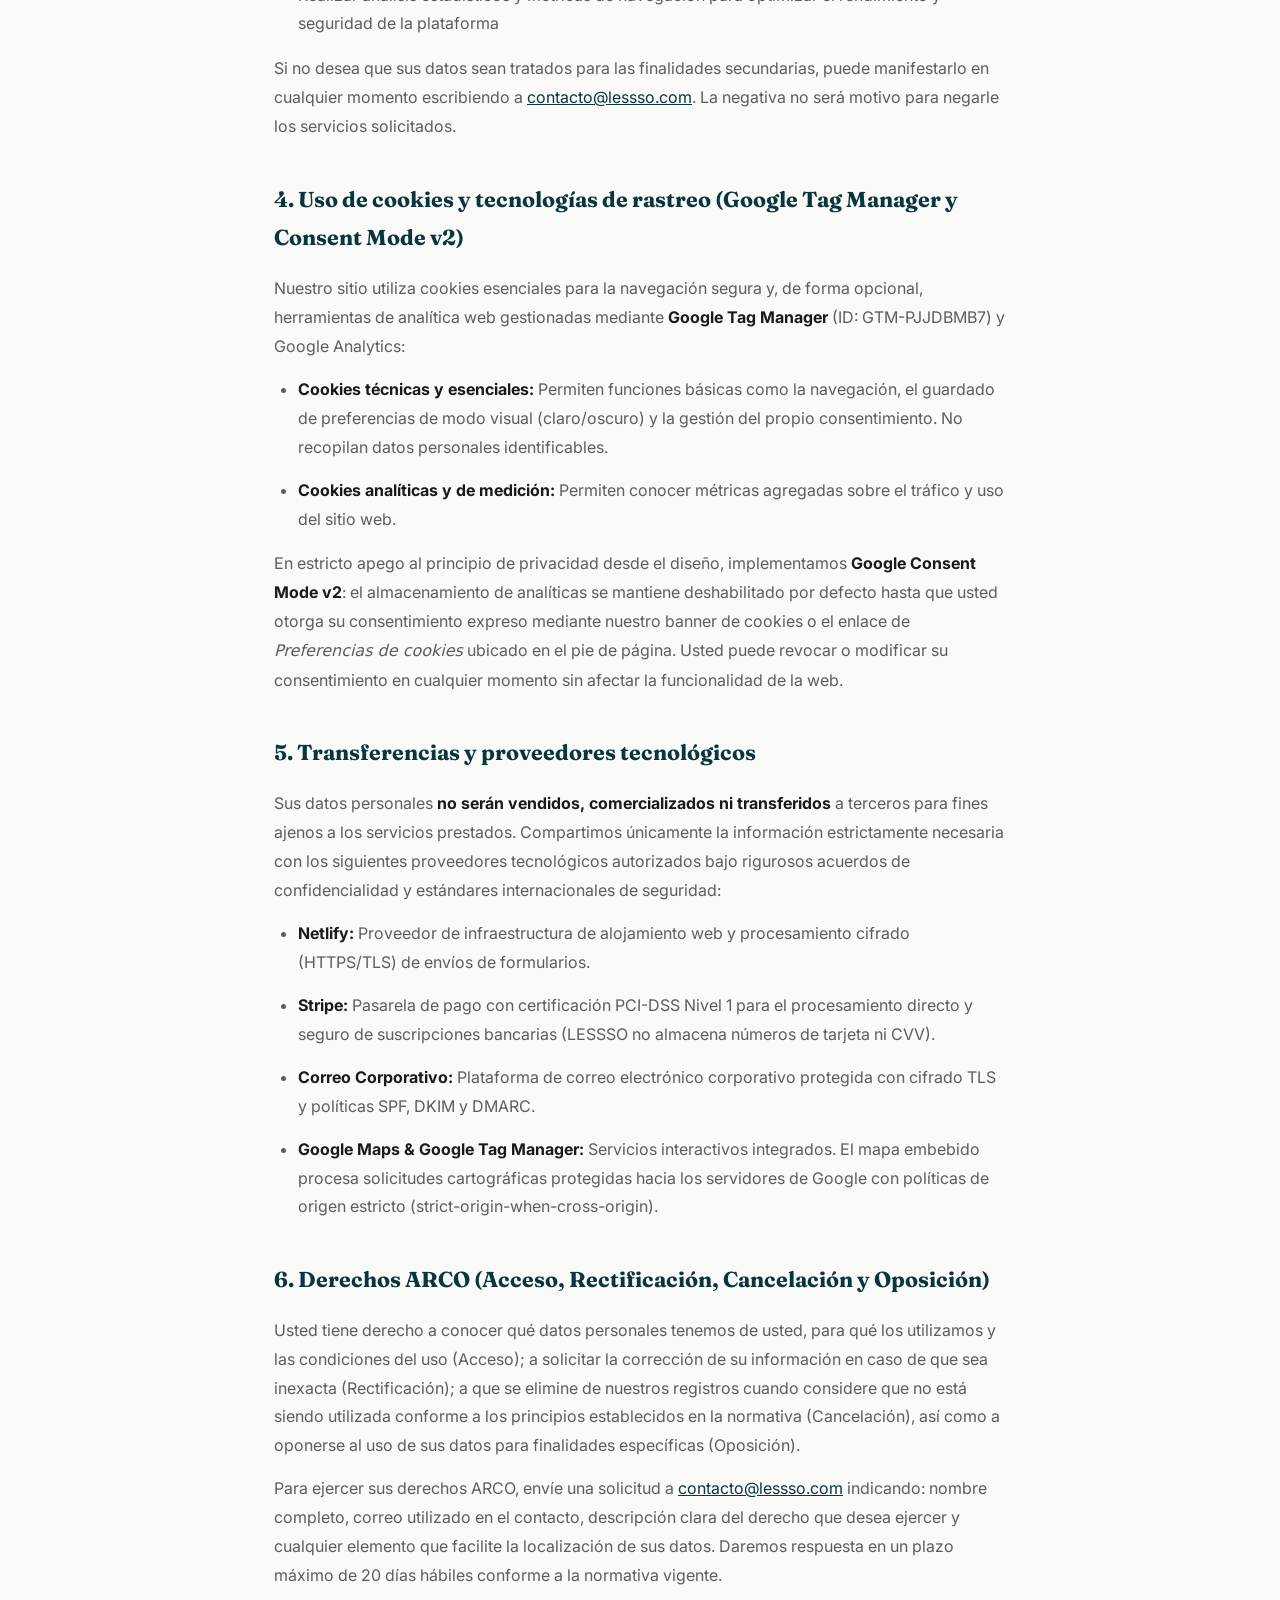
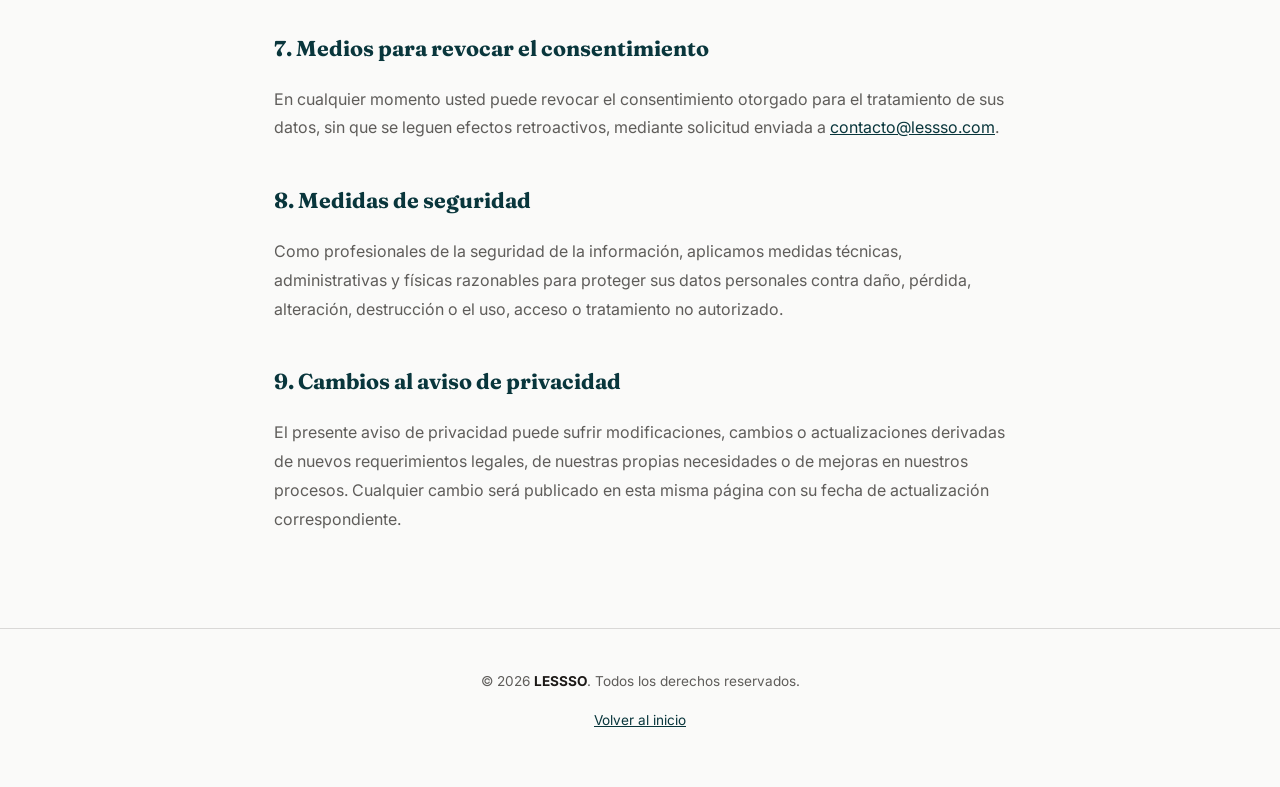
==== commit 8c381747: "refactor: arquitectura modular limpia, backend real de contacto, CSP y eliminacion de deuda tecnica" ====
--- a/aviso-de-privacidad.html
+++ b/aviso-de-privacidad.html
@@ -12,6 +12,12 @@
   <link rel="preconnect" href="https://fonts.gstatic.com" crossorigin>
   <link href="https://fonts.googleapis.com/css2?family=Poppins:wght@700;900&family=Fraunces:wght@400;600;700&family=Inter:wght@400;500;600&display=swap" rel="stylesheet">
   <link rel="stylesheet" href="assets/css/legal.css">
+  <script>
+    try {
+      var t = localStorage.getItem('lessso-theme');
+      if (t) document.documentElement.setAttribute('data-theme', t);
+    } catch (e) {}
+  </script>
 </head>
 <body>
 
@@ -25,7 +31,7 @@
 
   <h2>1. Identidad y domicilio del responsable</h2>
   <div class="box">
-    <p><strong>Responsable:</strong> LESSSO® (marca registrada)</p>
+    <p><strong>Responsable:</strong> LESSSO</p>
     <p><strong>Domicilio:</strong> Tijuana, Baja California, México</p>
     <p><strong>Correo de contacto:</strong> <a href="mailto:contacto@lessso.com">contacto@lessso.com</a></p>
   </div>
@@ -70,7 +76,7 @@
   <ul>
     <li><strong>Netlify:</strong> Proveedor de infraestructura de alojamiento web y procesamiento cifrado (HTTPS/TLS) de envíos de formularios.</li>
     <li><strong>Stripe:</strong> Pasarela de pago con certificación PCI-DSS Nivel 1 para el procesamiento directo y seguro de suscripciones bancarias (LESSSO no almacena números de tarjeta ni CVV).</li>
-    <li><strong>Zoho Mail:</strong> Plataforma de correo electrónico corporativo con cifrado SPF, DKIM y DMARC.</li>
+    <li><strong>Correo Corporativo:</strong> Plataforma de correo electrónico corporativo protegida con cifrado TLS y políticas SPF, DKIM y DMARC.</li>
     <li><strong>Google Maps & Google Tag Manager:</strong> Servicios interactivos integrados. El mapa embebido procesa solicitudes cartográficas protegidas hacia los servidores de Google con políticas de origen estricto (strict-origin-when-cross-origin).</li>
   </ul>
 
@@ -89,7 +95,7 @@
 </main>
 
 <footer>
-  <p>&copy; 2026 <strong>LESSSO®</strong> — Marca registrada. Todos los derechos reservados.</p>
+  <p>&copy; 2026 <strong>LESSSO</strong>. Todos los derechos reservados.</p>
   <p><a href="index.html">Volver al inicio</a></p>
 </footer>
 
--- a/assets/css/legal.css
+++ b/assets/css/legal.css
@@ -12,6 +12,29 @@
   --font-display: "Poppins", sans-serif;
   --font-serif: "Fraunces", serif;
   --font-body: "Inter", system-ui, sans-serif;
+  color-scheme: light;
+}
+
+@media (prefers-color-scheme: dark) {
+  :root {
+    --paper: #0c0a09;
+    --ink: #f5f5f4;
+    --ink-soft: rgba(245, 245, 244, 0.7);
+    --accent: #1a9e9e;
+    --accent-soft: rgba(26, 158, 158, 0.12);
+    --line: rgba(245, 245, 244, 0.15);
+    color-scheme: dark;
+  }
+}
+
+html[data-theme="dark"] {
+  --paper: #0c0a09;
+  --ink: #f5f5f4;
+  --ink-soft: rgba(245, 245, 244, 0.7);
+  --accent: #1a9e9e;
+  --accent-soft: rgba(26, 158, 158, 0.12);
+  --line: rgba(245, 245, 244, 0.15);
+  color-scheme: dark;
 }
 * { margin: 0; padding: 0; box-sizing: border-box; }
 body { background: var(--paper); color: var(--ink); font-family: var(--font-body); line-height: 1.8; }
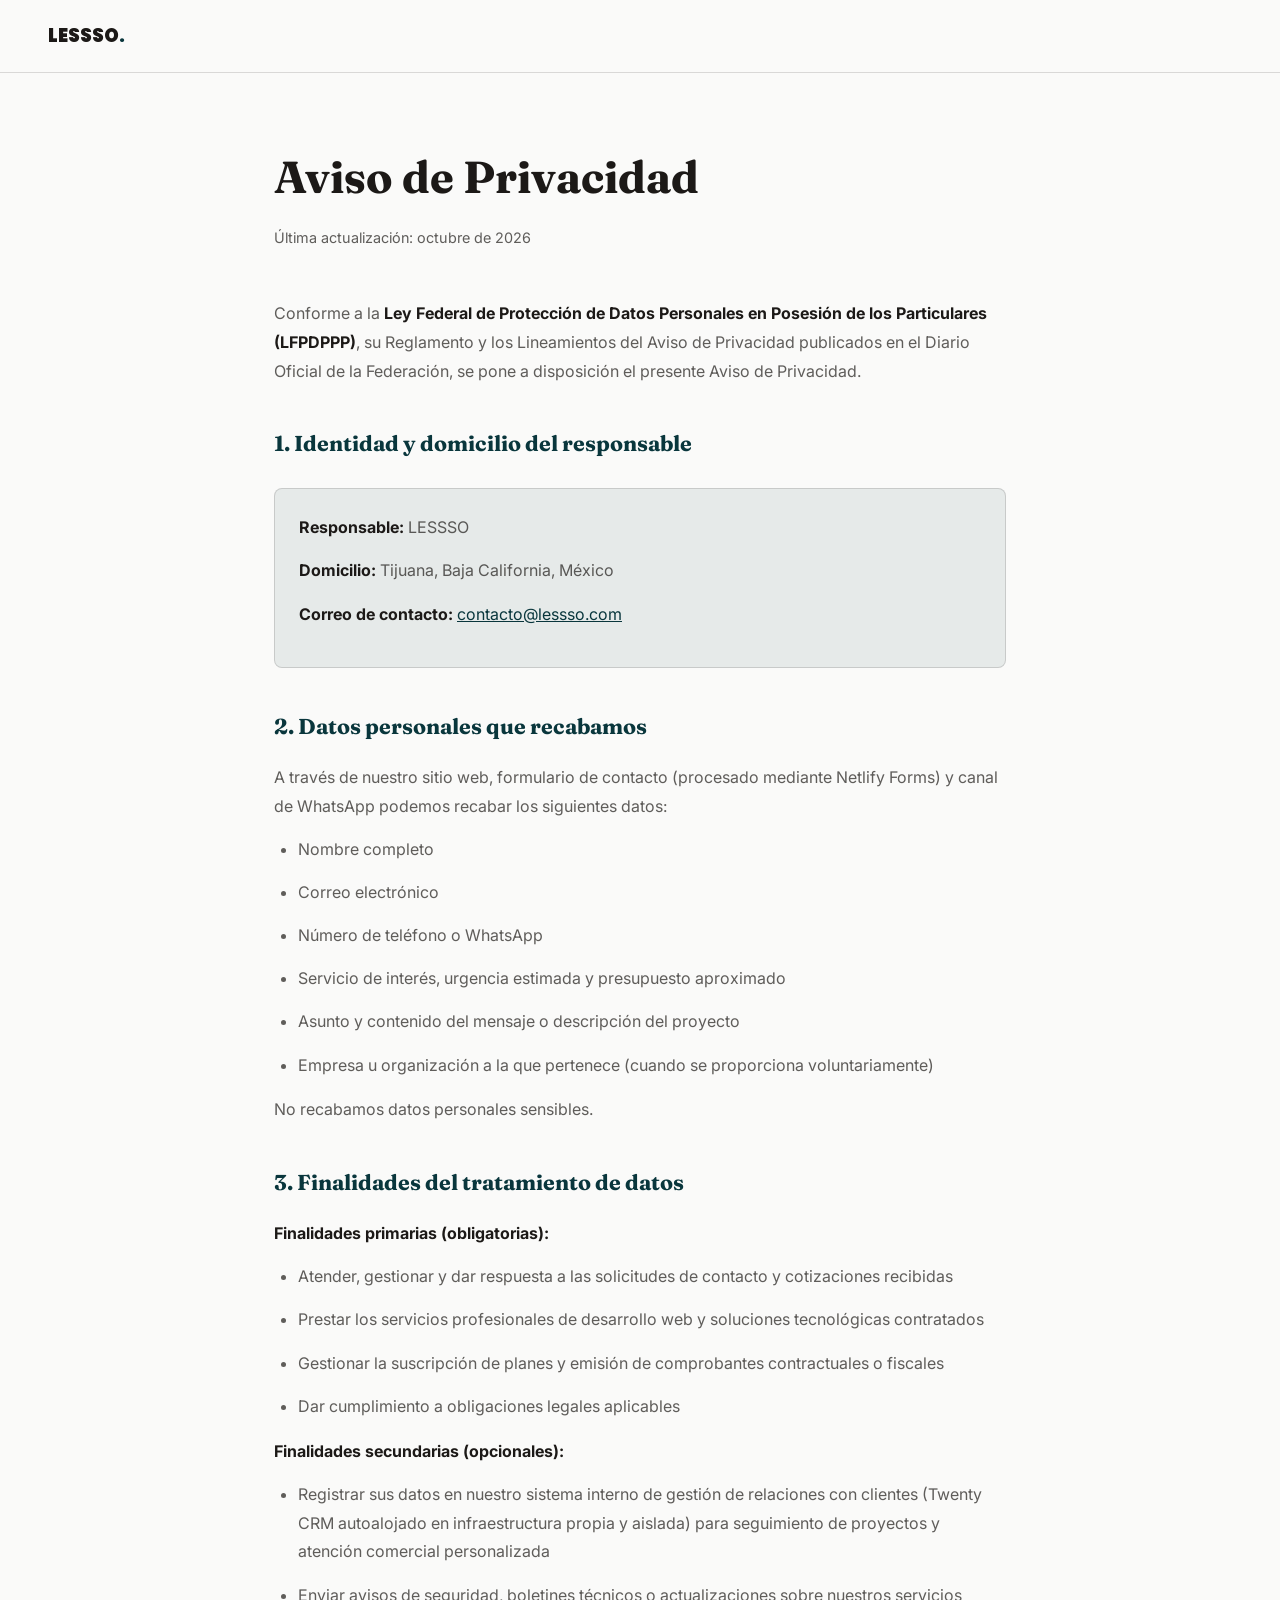
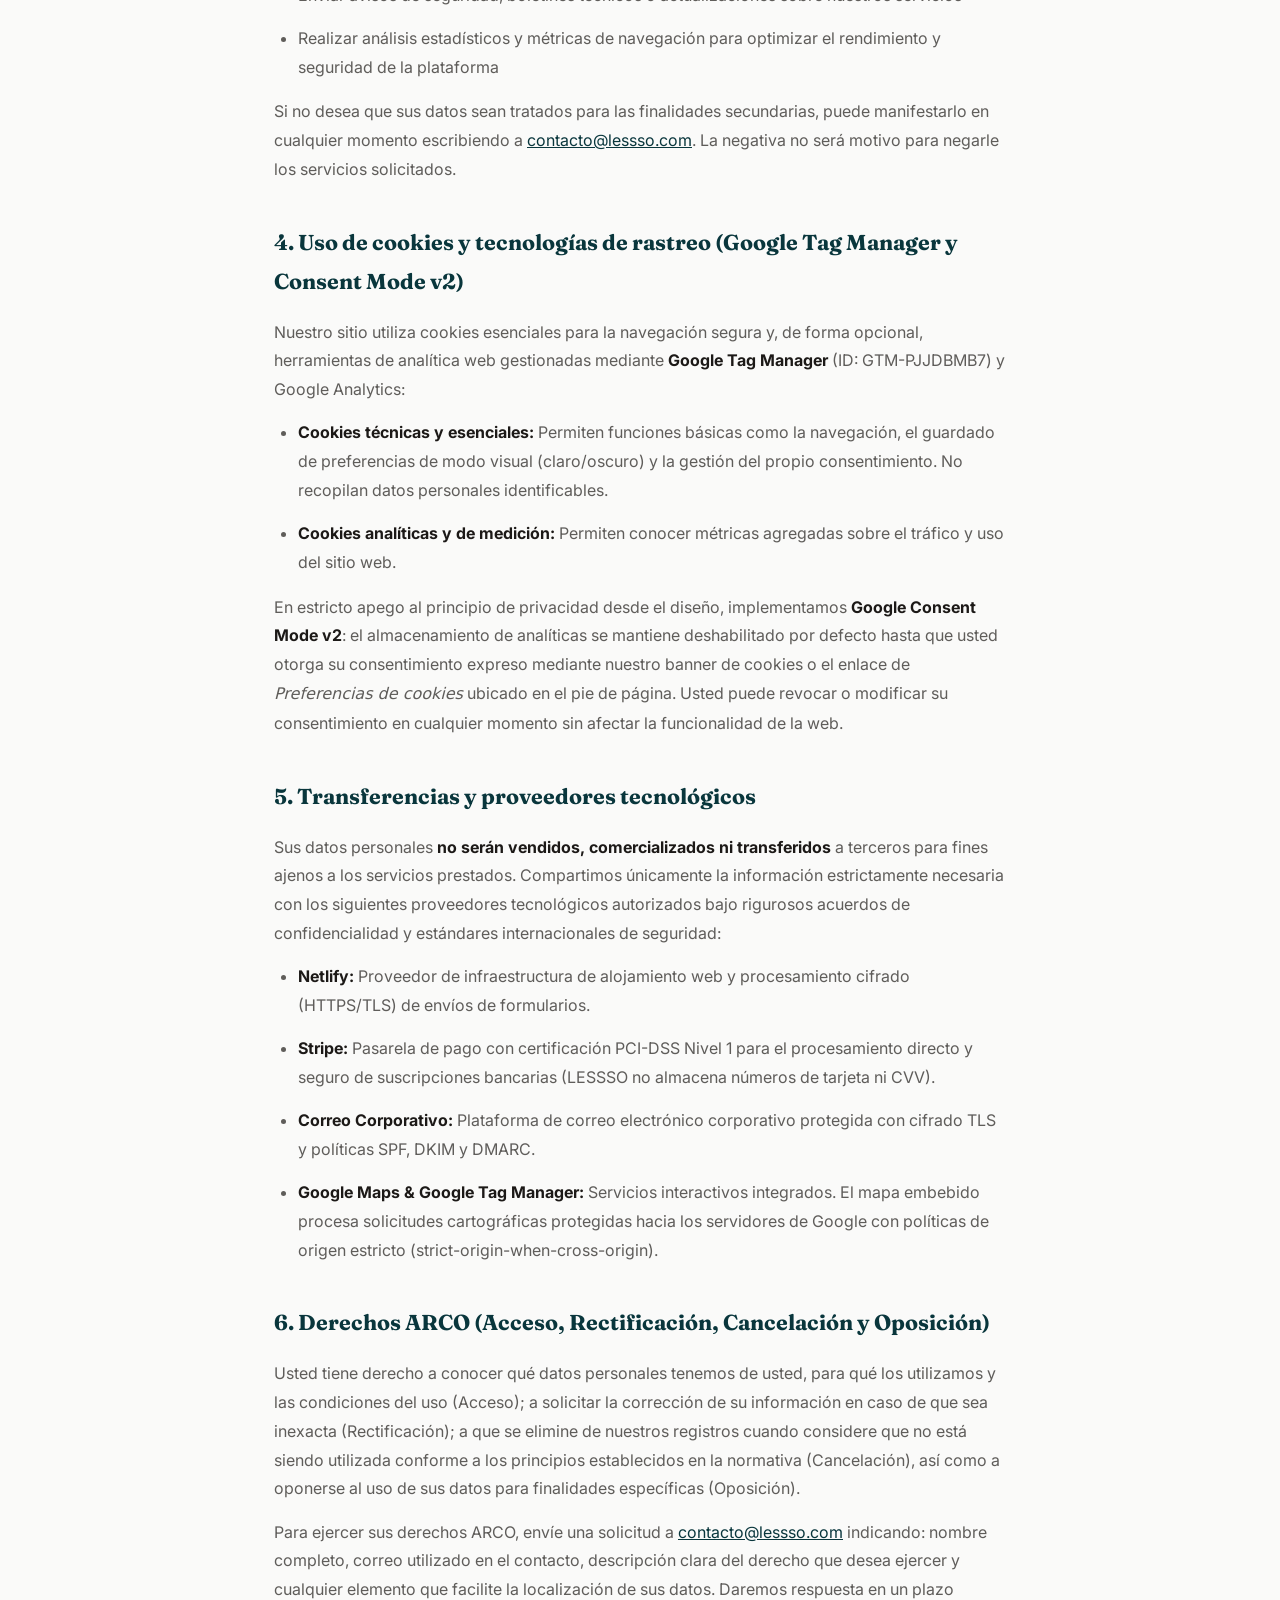
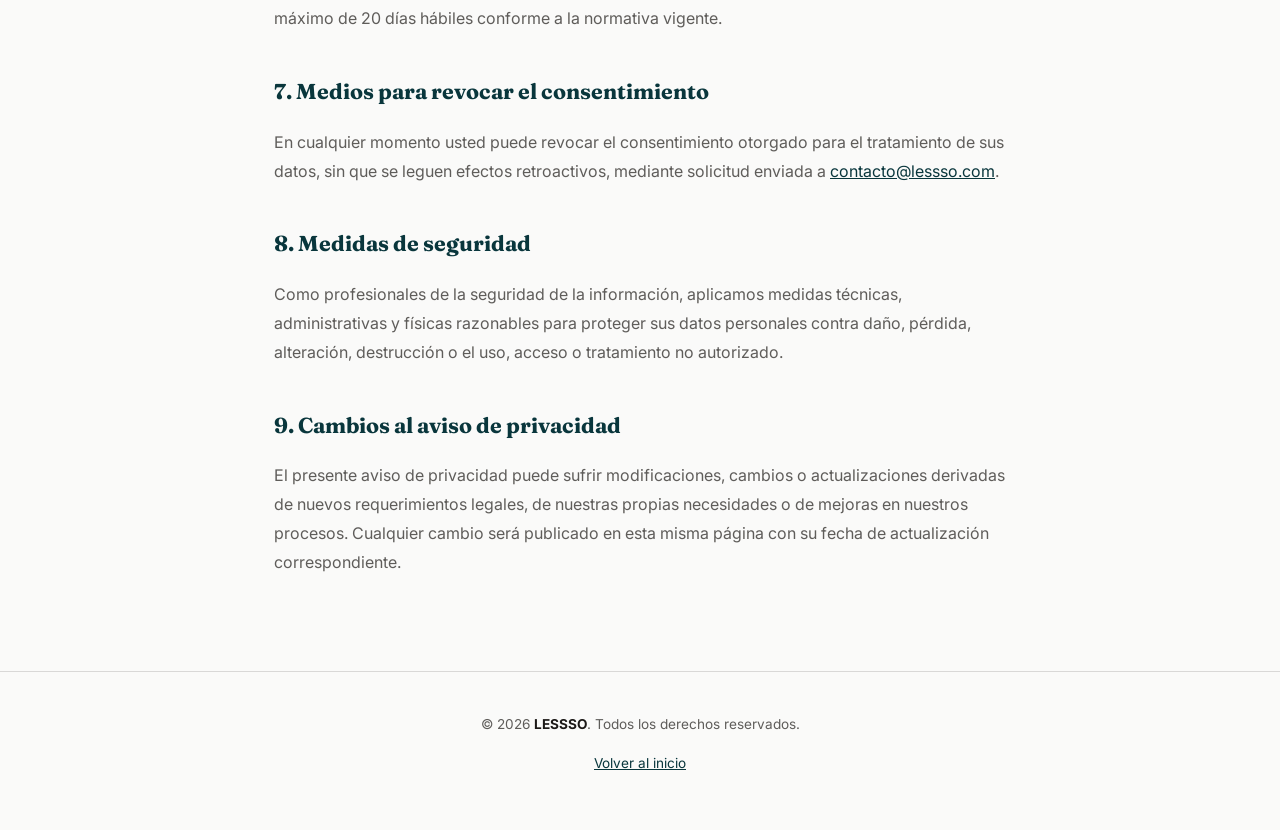
==== commit fcea2c20: "feat: realineacion comercial y de producto (desarrollo web desde 00/mes, alcance realista de planes," ====
--- a/aviso-de-privacidad.html
+++ b/aviso-de-privacidad.html
@@ -41,8 +41,9 @@
   <ul>
     <li>Nombre completo</li>
     <li>Correo electrónico</li>
-    <li>Número de teléfono (cuando el contacto se realiza vía WhatsApp o llamada)</li>
-    <li>Asunto y contenido del mensaje o descripción del proyecto o requerimiento de seguridad</li>
+    <li>Número de teléfono o WhatsApp</li>
+    <li>Servicio de interés, urgencia estimada y presupuesto aproximado</li>
+    <li>Asunto y contenido del mensaje o descripción del proyecto</li>
     <li>Empresa u organización a la que pertenece (cuando se proporciona voluntariamente)</li>
   </ul>
   <p>No recabamos datos personales sensibles.</p>
@@ -51,7 +52,7 @@
   <p><strong>Finalidades primarias (obligatorias):</strong></p>
   <ul>
     <li>Atender, gestionar y dar respuesta a las solicitudes de contacto y cotizaciones recibidas</li>
-    <li>Prestar los servicios profesionales de ciberseguridad y desarrollo web contratados</li>
+    <li>Prestar los servicios profesionales de desarrollo web y soluciones tecnológicas contratados</li>
     <li>Gestionar la suscripción de planes y emisión de comprobantes contractuales o fiscales</li>
     <li>Dar cumplimiento a obligaciones legales aplicables</li>
   </ul>
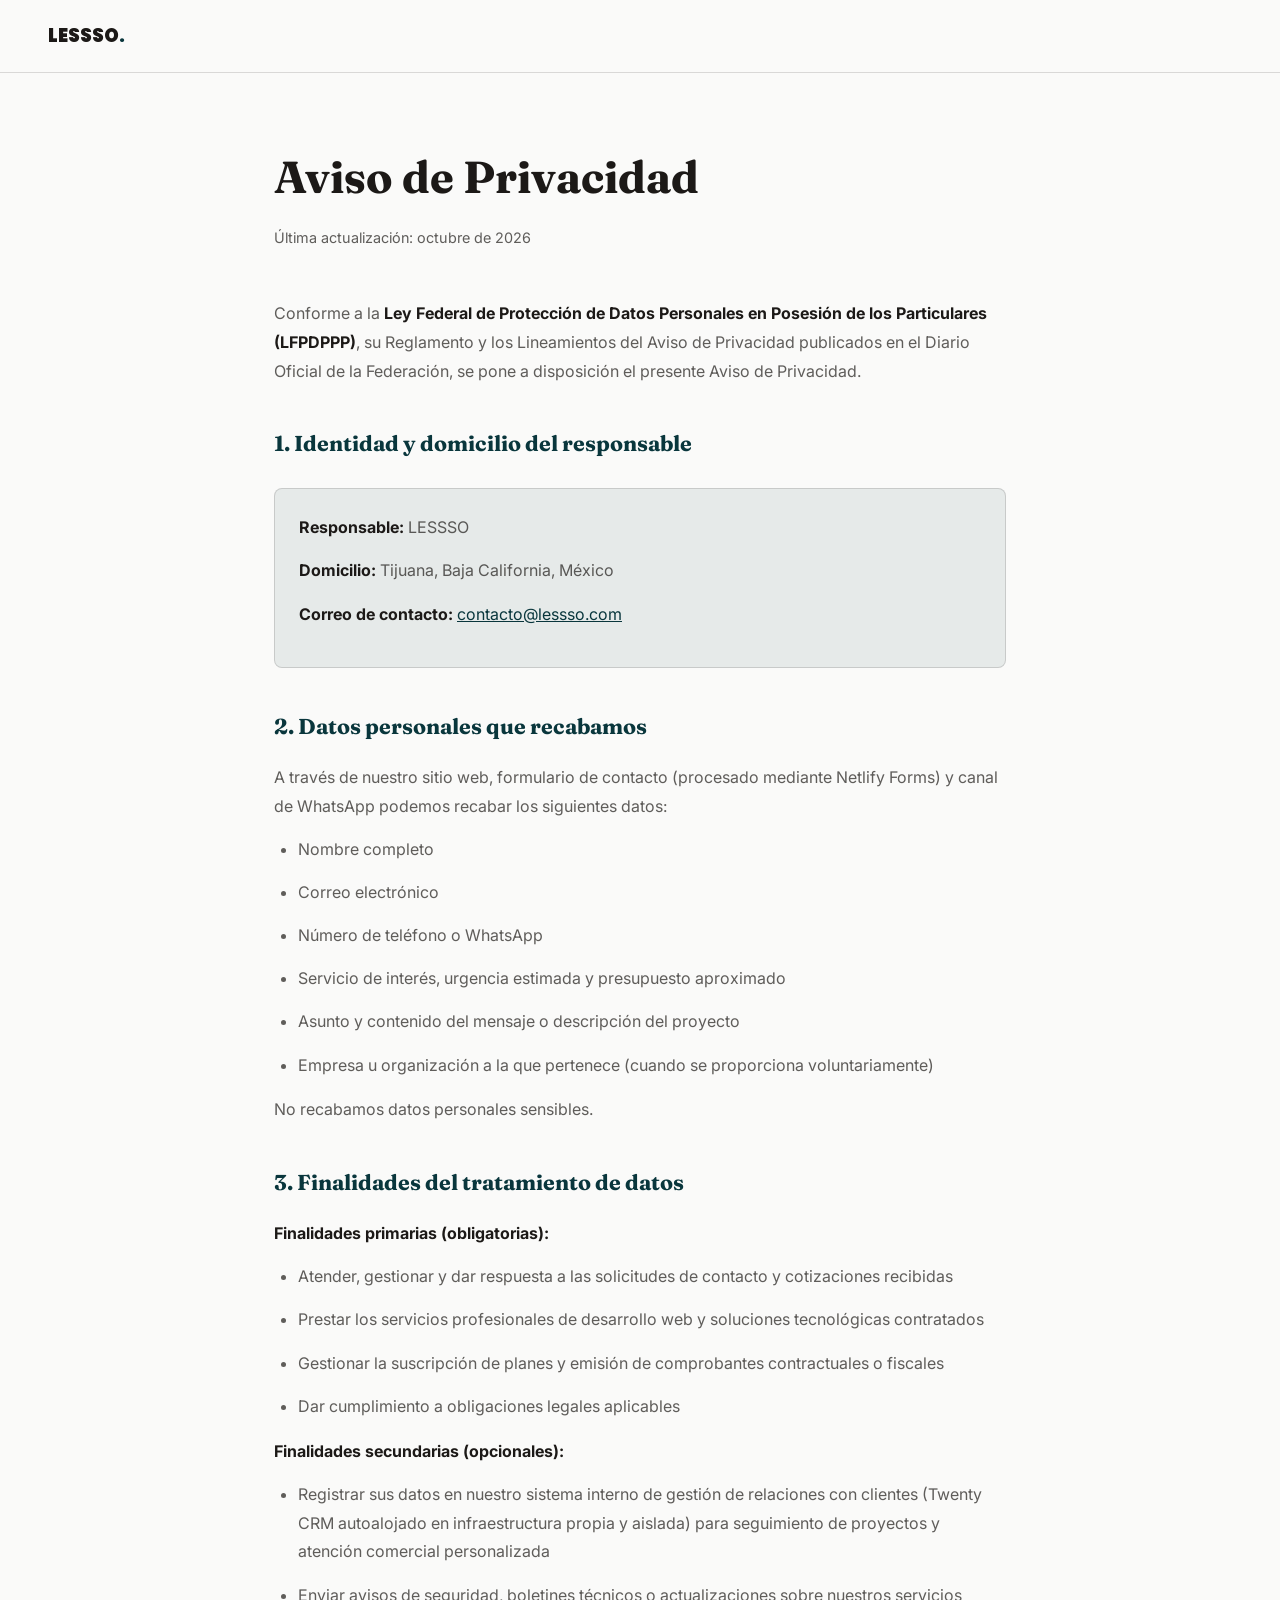
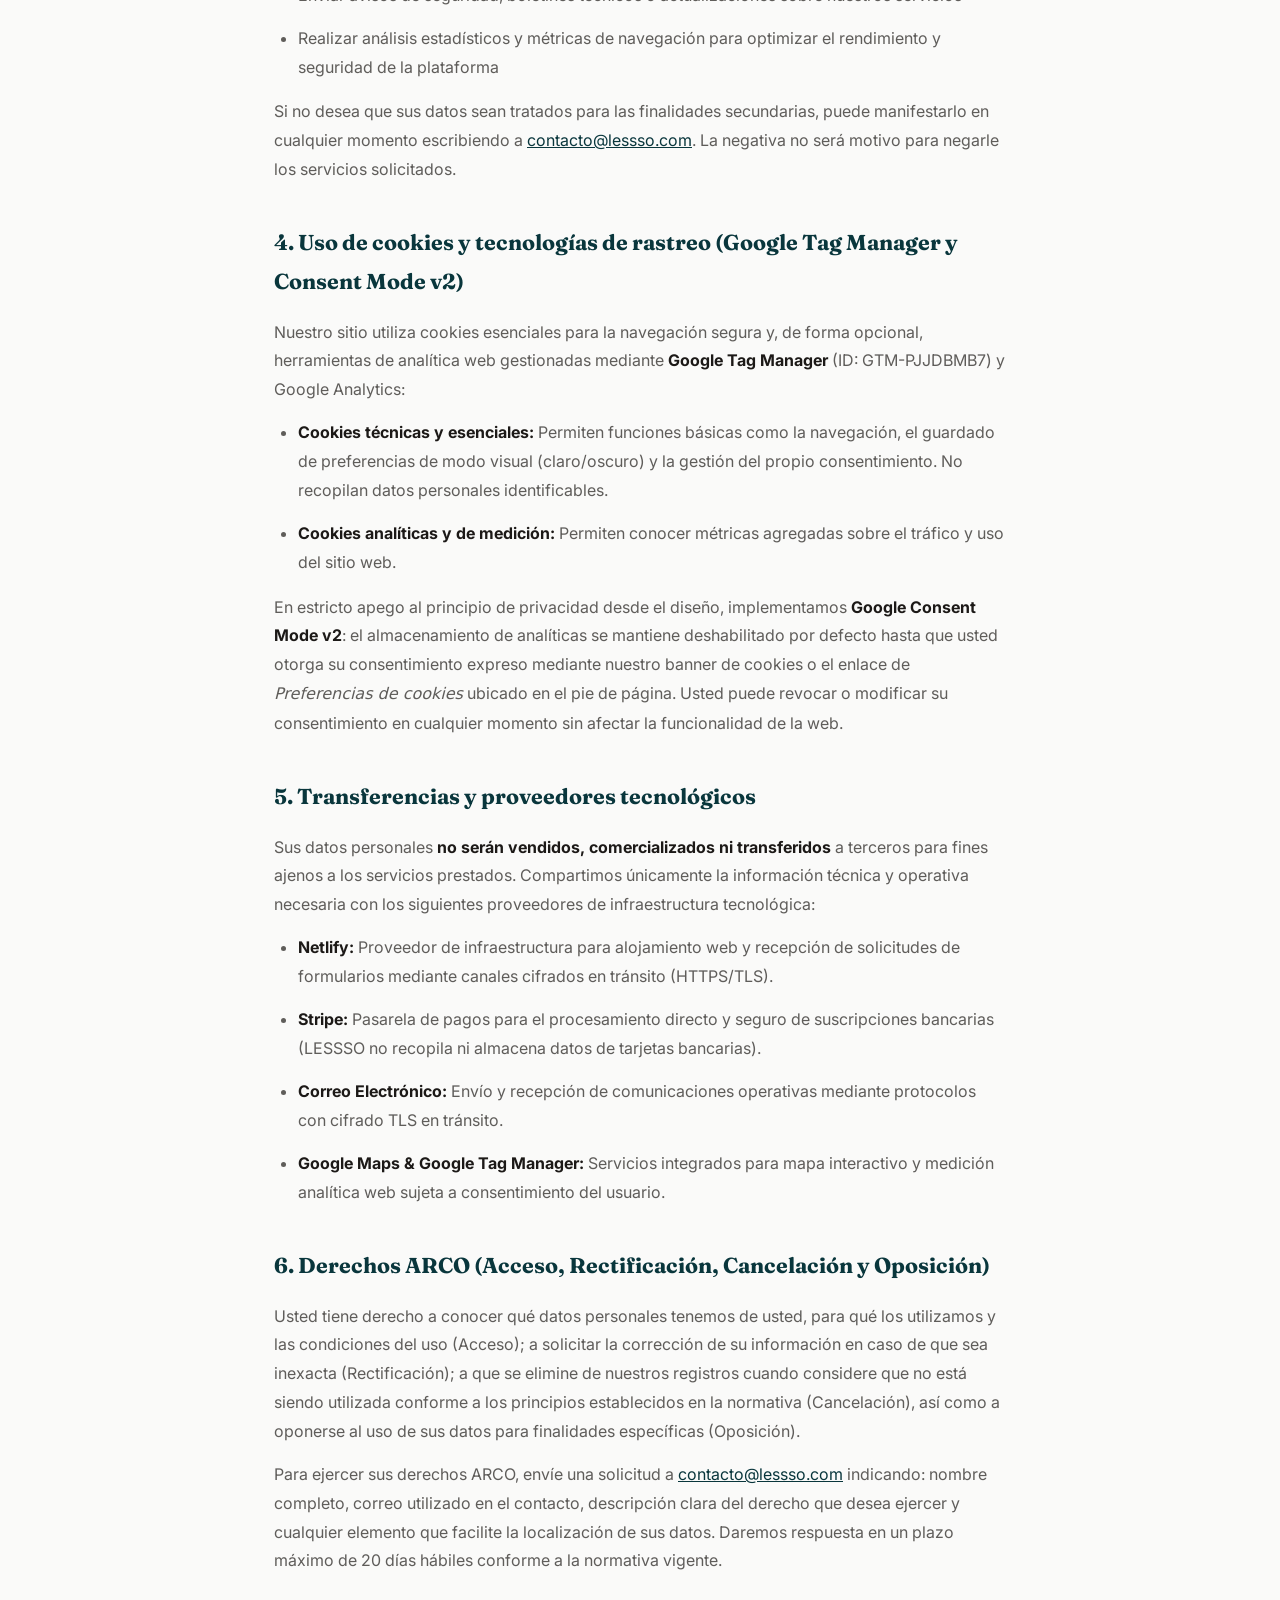
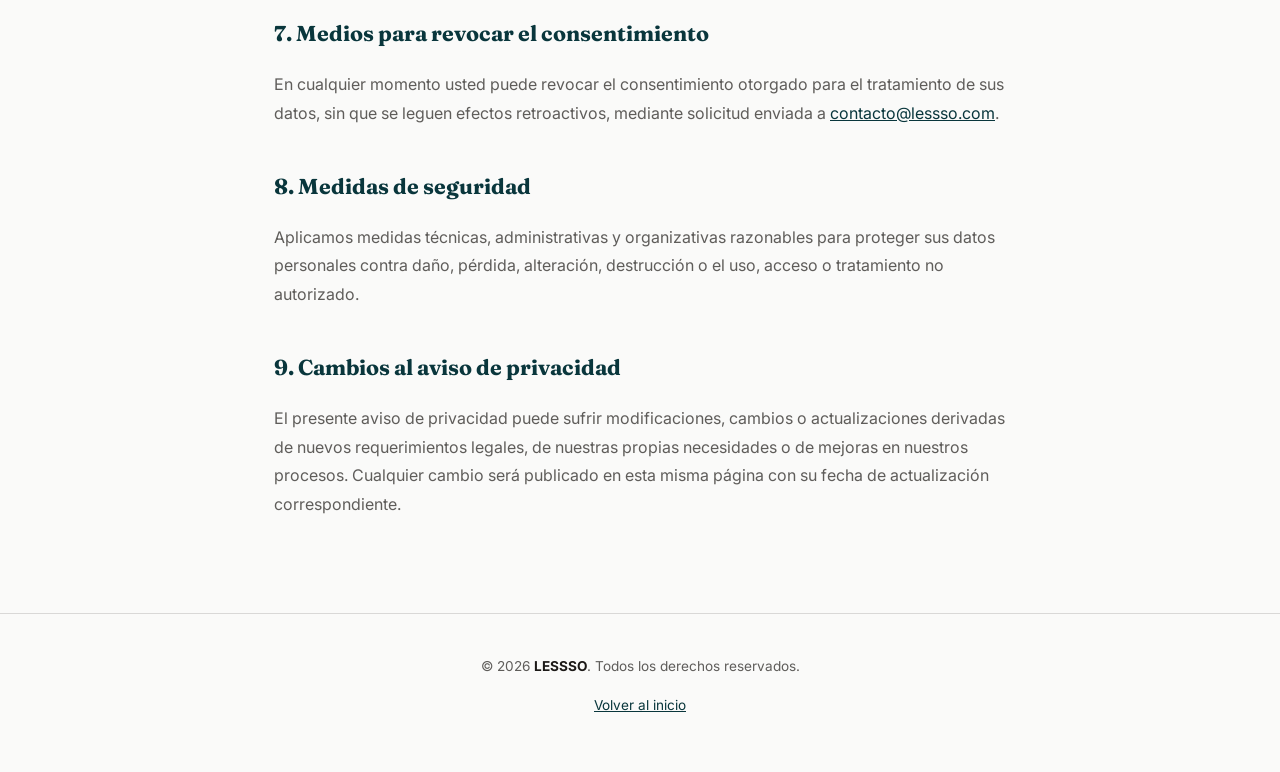
==== commit 252b01dd: "fix: sincronizacion auditable en repo, eliminacion de bypass falso en contacto, delimitacion de plan" ====
--- a/aviso-de-privacidad.html
+++ b/aviso-de-privacidad.html
@@ -73,12 +73,12 @@
   <p>En estricto apego al principio de privacidad desde el diseño, implementamos <strong>Google Consent Mode v2</strong>: el almacenamiento de analíticas se mantiene deshabilitado por defecto hasta que usted otorga su consentimiento expreso mediante nuestro banner de cookies o el enlace de <em>Preferencias de cookies</em> ubicado en el pie de página. Usted puede revocar o modificar su consentimiento en cualquier momento sin afectar la funcionalidad de la web.</p>
 
   <h2>5. Transferencias y proveedores tecnológicos</h2>
-  <p>Sus datos personales <strong>no serán vendidos, comercializados ni transferidos</strong> a terceros para fines ajenos a los servicios prestados. Compartimos únicamente la información estrictamente necesaria con los siguientes proveedores tecnológicos autorizados bajo rigurosos acuerdos de confidencialidad y estándares internacionales de seguridad:</p>
+  <p>Sus datos personales <strong>no serán vendidos, comercializados ni transferidos</strong> a terceros para fines ajenos a los servicios prestados. Compartimos únicamente la información técnica y operativa necesaria con los siguientes proveedores de infraestructura tecnológica:</p>
   <ul>
-    <li><strong>Netlify:</strong> Proveedor de infraestructura de alojamiento web y procesamiento cifrado (HTTPS/TLS) de envíos de formularios.</li>
-    <li><strong>Stripe:</strong> Pasarela de pago con certificación PCI-DSS Nivel 1 para el procesamiento directo y seguro de suscripciones bancarias (LESSSO no almacena números de tarjeta ni CVV).</li>
-    <li><strong>Correo Corporativo:</strong> Plataforma de correo electrónico corporativo protegida con cifrado TLS y políticas SPF, DKIM y DMARC.</li>
-    <li><strong>Google Maps & Google Tag Manager:</strong> Servicios interactivos integrados. El mapa embebido procesa solicitudes cartográficas protegidas hacia los servidores de Google con políticas de origen estricto (strict-origin-when-cross-origin).</li>
+    <li><strong>Netlify:</strong> Proveedor de infraestructura para alojamiento web y recepción de solicitudes de formularios mediante canales cifrados en tránsito (HTTPS/TLS).</li>
+    <li><strong>Stripe:</strong> Pasarela de pagos para el procesamiento directo y seguro de suscripciones bancarias (LESSSO no recopila ni almacena datos de tarjetas bancarias).</li>
+    <li><strong>Correo Electrónico:</strong> Envío y recepción de comunicaciones operativas mediante protocolos con cifrado TLS en tránsito.</li>
+    <li><strong>Google Maps & Google Tag Manager:</strong> Servicios integrados para mapa interactivo y medición analítica web sujeta a consentimiento del usuario.</li>
   </ul>
 
   <h2>6. Derechos ARCO (Acceso, Rectificación, Cancelación y Oposición)</h2>
@@ -89,7 +89,7 @@
   <p>En cualquier momento usted puede revocar el consentimiento otorgado para el tratamiento de sus datos, sin que se leguen efectos retroactivos, mediante solicitud enviada a <a href="mailto:contacto@lessso.com">contacto@lessso.com</a>.</p>
 
   <h2>8. Medidas de seguridad</h2>
-  <p>Como profesionales de la seguridad de la información, aplicamos medidas técnicas, administrativas y físicas razonables para proteger sus datos personales contra daño, pérdida, alteración, destrucción o el uso, acceso o tratamiento no autorizado.</p>
+  <p>Aplicamos medidas técnicas, administrativas y organizativas razonables para proteger sus datos personales contra daño, pérdida, alteración, destrucción o el uso, acceso o tratamiento no autorizado.</p>
 
   <h2>9. Cambios al aviso de privacidad</h2>
   <p>El presente aviso de privacidad puede sufrir modificaciones, cambios o actualizaciones derivadas de nuevos requerimientos legales, de nuestras propias necesidades o de mejoras en nuestros procesos. Cualquier cambio será publicado en esta misma página con su fecha de actualización correspondiente.</p>
--- a/assets/css/legal.css
+++ b/assets/css/legal.css
@@ -25,6 +25,16 @@
     --line: rgba(245, 245, 244, 0.15);
     color-scheme: dark;
   }
+}
+
+html[data-theme="light"] {
+  --paper: #fafaf9;
+  --ink: #1c1917;
+  --ink-soft: rgba(28, 25, 23, 0.7);
+  --accent: #09363c;
+  --accent-soft: rgba(9, 54, 60, 0.08);
+  --line: rgba(28, 25, 23, 0.15);
+  color-scheme: light;
 }
 
 html[data-theme="dark"] {
